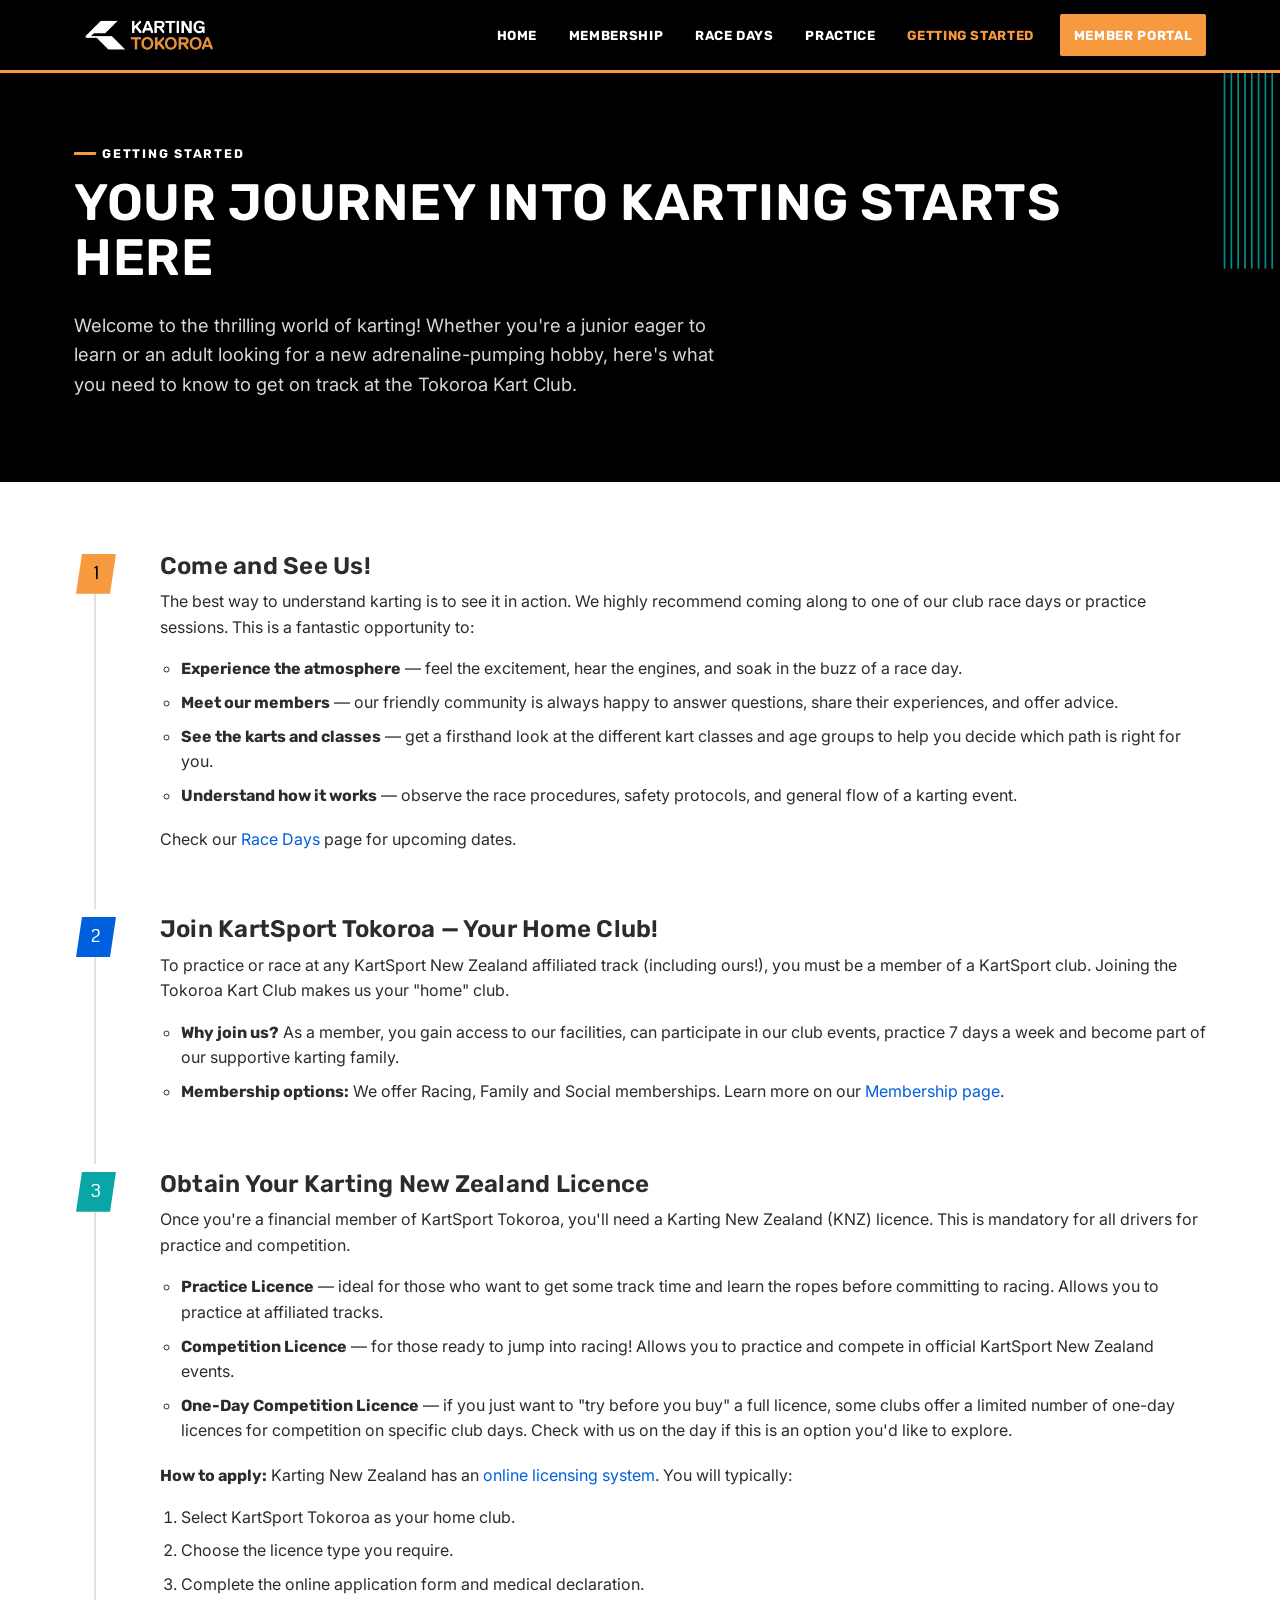
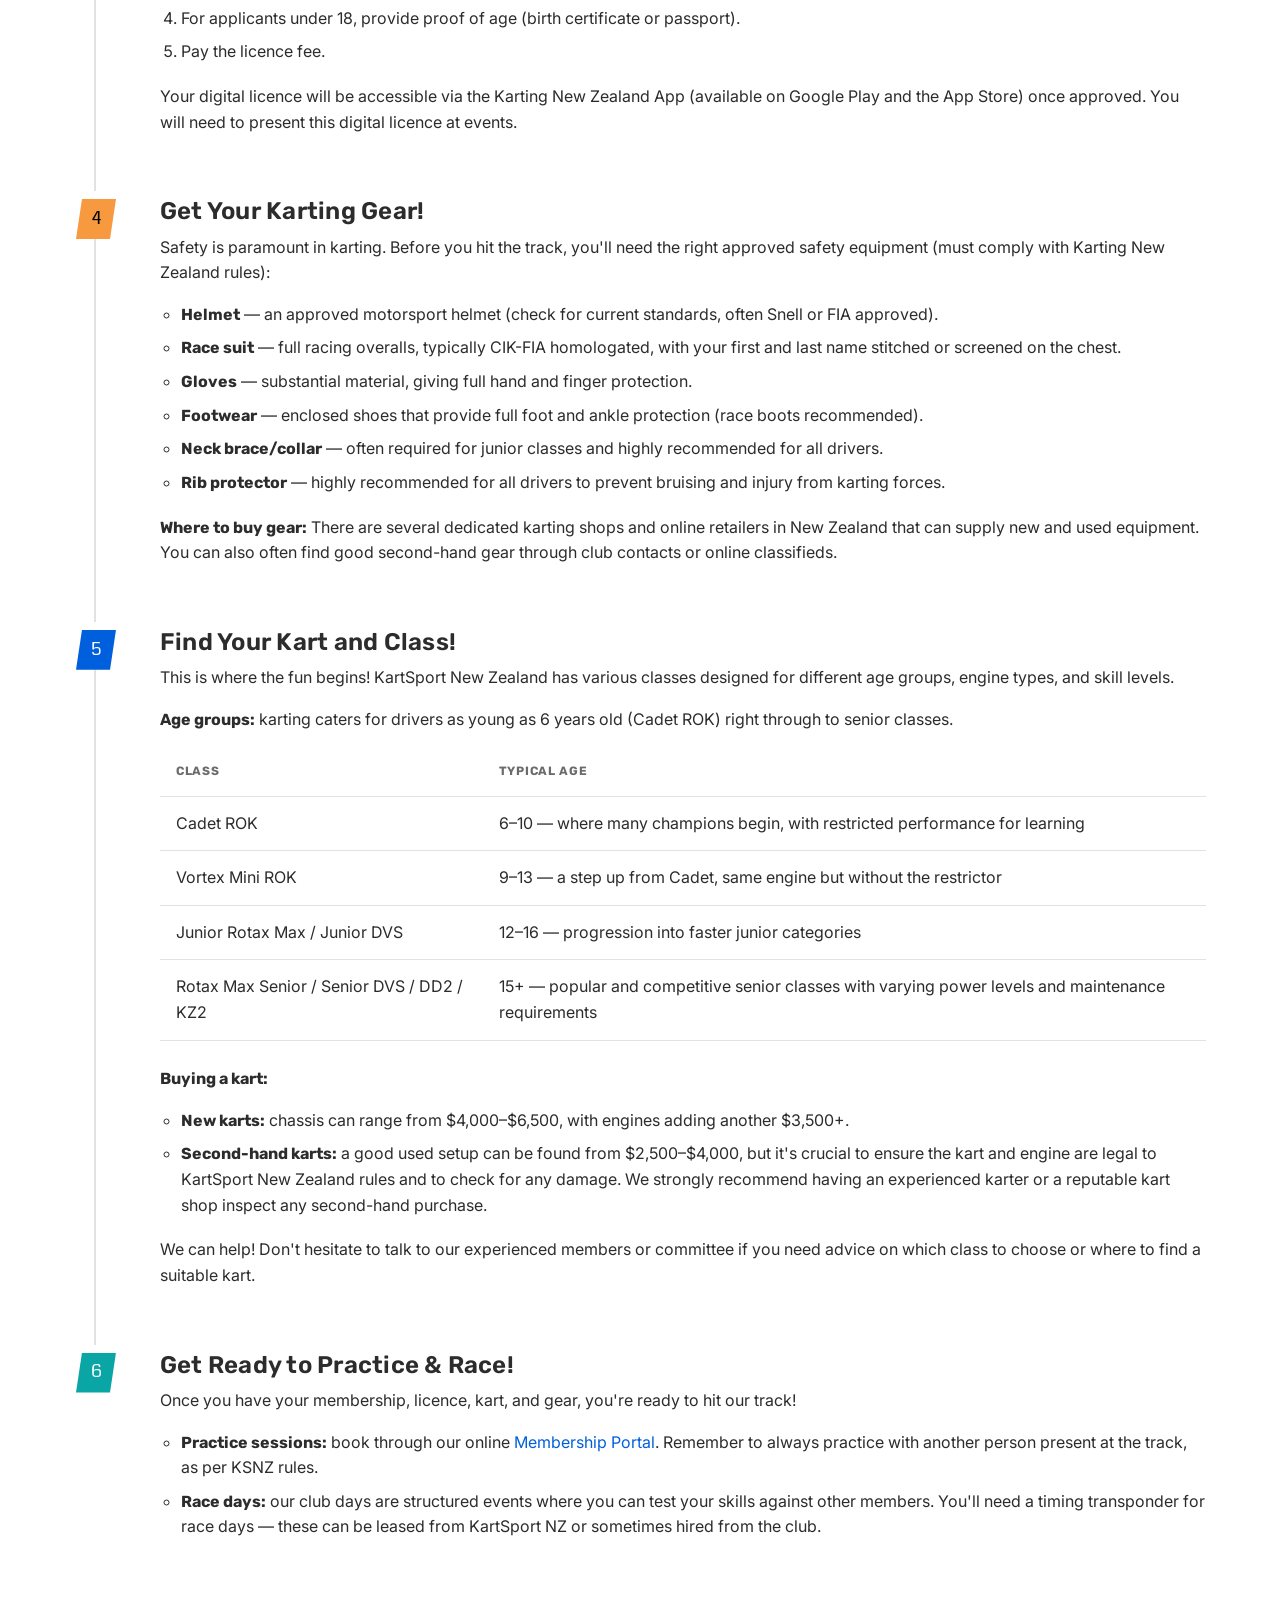
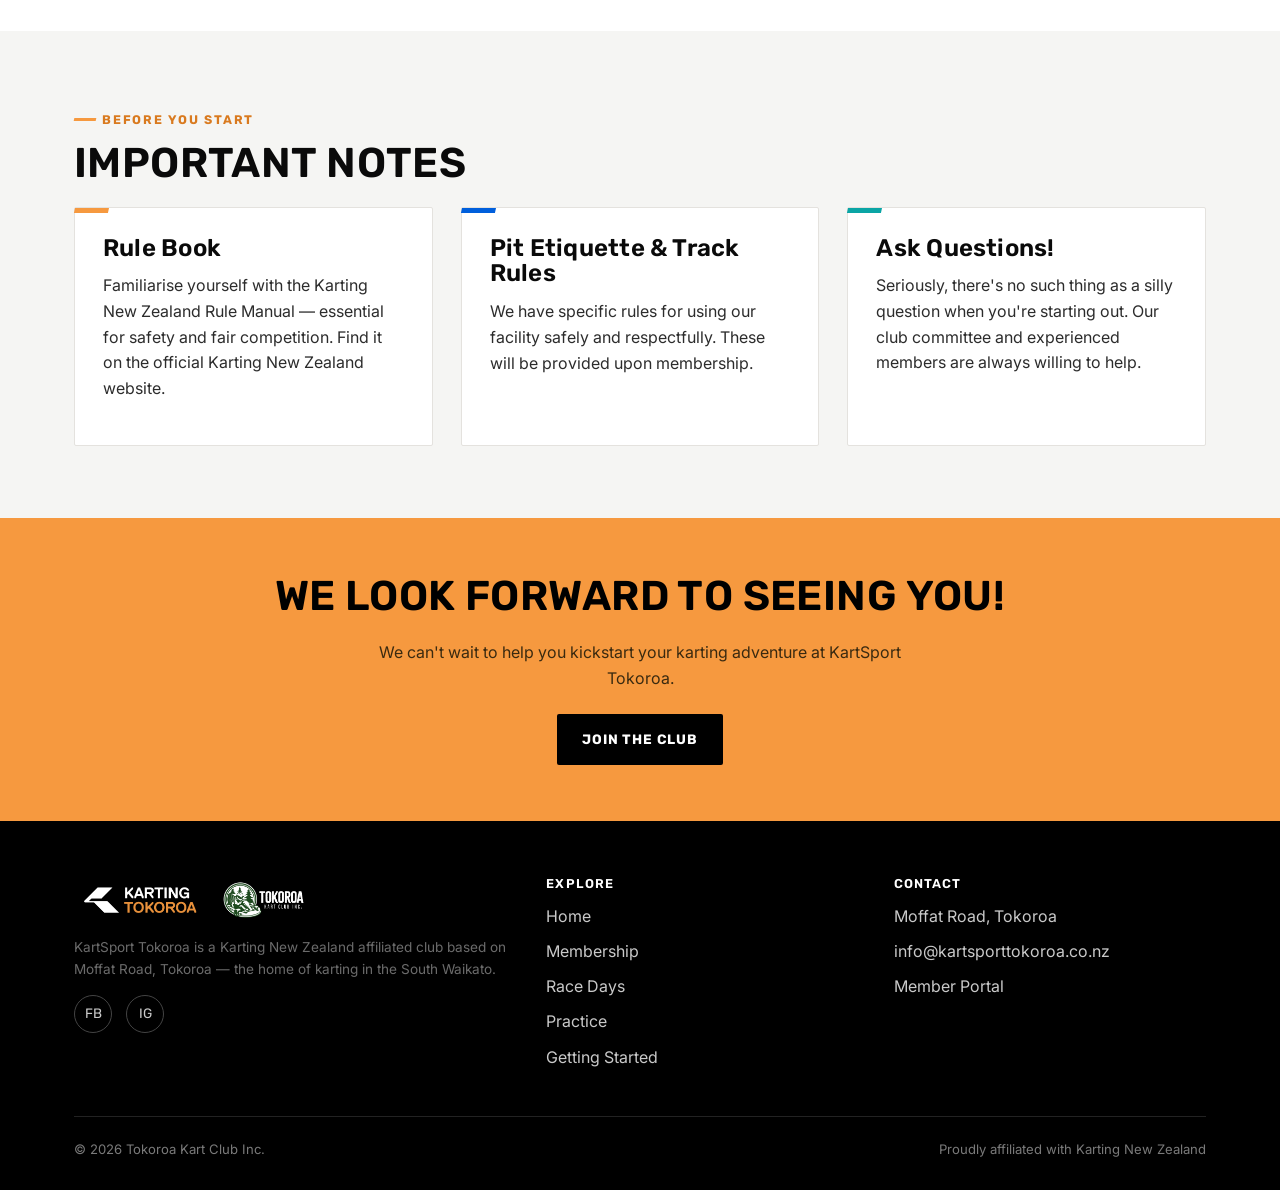
==== getting-started.html @ d1547667 "Add files via upload" ====
<!DOCTYPE html>
<html lang="en">
<head>
<meta charset="UTF-8">
<meta name="viewport" content="width=device-width, initial-scale=1.0">
<title>Getting Started | Tokoroa Kart Club</title>
<meta name="description" content="New to karting? Here's how to get started at the Tokoroa Kart Club — from your first visit through to licensing, gear, kart classes and your first race.">
<link rel="icon" type="image/png" sizes="32x32" href="assets/logo/favicon-32.png">
<link rel="icon" type="image/png" sizes="16x16" href="assets/logo/favicon-16.png">
<link rel="apple-touch-icon" href="assets/logo/apple-touch-icon.png">
<link rel="preconnect" href="https://fonts.googleapis.com">
<link rel="preconnect" href="https://fonts.gstatic.com" crossorigin>
<link href="https://fonts.googleapis.com/css2?family=Coda:wght@400;800&family=Rubik:wght@500;600;700;800&family=Inter:wght@400;500;600&display=swap" rel="stylesheet">
<link rel="stylesheet" href="css/style.css">
</head>
<body>

<header class="site-header">
  <div class="wrap">
    <a href="index.html" class="brand-logo"><img src="assets/logo/logo-white-colour.png" alt="Tokoroa Kart Club logo"></a>
    <button class="nav-toggle" aria-label="Toggle menu" aria-expanded="false"><span></span></button>
    <nav class="main-nav">
      <a href="index.html">Home</a>
      <a href="membership.html">Membership</a>
      <a href="race-days.html">Race Days</a>
      <a href="practice.html">Practice</a>
      <a href="getting-started.html" class="is-active">Getting Started</a>
      <a href="https://members.kartsporttokoroa.co.nz/" class="btn btn-primary nav-cta" target="_blank" rel="noopener">Member Portal</a>
    </nav>
  </div>
</header>

<main>

  <section class="hero-sub">
    <div class="lines-graphic aqua lines-hero-sub" aria-hidden="true">
      <svg viewBox="-5 -5 250 270" fill="none" stroke="currentColor" stroke-width="2">
        <path d="M0 0 L0 260"/>
        <path d="M8 0 L8 260"/>
        <path d="M16 0 L16 260"/>
        <path d="M24 0 L24 260"/>
        <path d="M32 0 L32 260"/>
        <path d="M40 0 L40 260"/>
        <path d="M48 0 L48 260"/>
        <path d="M56 0 L56 260"/>
      </svg>
    </div>
    <div class="wrap">
      <p class="eyebrow">Getting Started</p>
      <h1>Your Journey Into Karting Starts Here</h1>
      <p class="lead">Welcome to the thrilling world of karting! Whether you're a junior eager to learn or an adult looking for a new adrenaline-pumping hobby, here's what you need to know to get on track at the Tokoroa Kart Club.</p>
    </div>
  </section>

  <section>
    <div class="wrap">
      <ol class="steps">

        <li class="step">
          <h3>Come and See Us!</h3>
          <p>The best way to understand karting is to see it in action. We highly recommend coming along to one of our club race days or practice sessions. This is a fantastic opportunity to:</p>
          <ul>
            <li><strong>Experience the atmosphere</strong> — feel the excitement, hear the engines, and soak in the buzz of a race day.</li>
            <li><strong>Meet our members</strong> — our friendly community is always happy to answer questions, share their experiences, and offer advice.</li>
            <li><strong>See the karts and classes</strong> — get a firsthand look at the different kart classes and age groups to help you decide which path is right for you.</li>
            <li><strong>Understand how it works</strong> — observe the race procedures, safety protocols, and general flow of a karting event.</li>
          </ul>
          <p>Check our <a href="race-days.html">Race Days</a> page for upcoming dates.</p>
        </li>

        <li class="step">
          <h3>Join KartSport Tokoroa &mdash; Your Home Club!</h3>
          <p>To practice or race at any KartSport New Zealand affiliated track (including ours!), you must be a member of a KartSport club. Joining the Tokoroa Kart Club makes us your "home" club.</p>
          <ul>
            <li><strong>Why join us?</strong> As a member, you gain access to our facilities, can participate in our club events, practice 7 days a week and become part of our supportive karting family.</li>
            <li><strong>Membership options:</strong> We offer Racing, Family and Social memberships. Learn more on our <a href="membership.html">Membership page</a>.</li>
          </ul>
        </li>

        <li class="step">
          <h3>Obtain Your Karting New Zealand Licence</h3>
          <p>Once you're a financial member of KartSport Tokoroa, you'll need a Karting New Zealand (KNZ) licence. This is mandatory for all drivers for practice and competition.</p>
          <ul>
            <li><strong>Practice Licence</strong> — ideal for those who want to get some track time and learn the ropes before committing to racing. Allows you to practice at affiliated tracks.</li>
            <li><strong>Competition Licence</strong> — for those ready to jump into racing! Allows you to practice and compete in official KartSport New Zealand events.</li>
            <li><strong>One-Day Competition Licence</strong> — if you just want to "try before you buy" a full licence, some clubs offer a limited number of one-day licences for competition on specific club days. Check with us on the day if this is an option you'd like to explore.</li>
          </ul>
          <p><strong>How to apply:</strong> Karting New Zealand has an <a href="https://www.sporty.co.nz/viewform/365367" target="_blank" rel="noopener">online licensing system</a>. You will typically:</p>
          <ol>
            <li>Select KartSport Tokoroa as your home club.</li>
            <li>Choose the licence type you require.</li>
            <li>Complete the online application form and medical declaration.</li>
            <li>For applicants under 18, provide proof of age (birth certificate or passport).</li>
            <li>Pay the licence fee.</li>
          </ol>
          <p>Your digital licence will be accessible via the Karting New Zealand App (available on Google Play and the App Store) once approved. You will need to present this digital licence at events.</p>
        </li>

        <li class="step">
          <h3>Get Your Karting Gear!</h3>
          <p>Safety is paramount in karting. Before you hit the track, you'll need the right approved safety equipment (must comply with Karting New Zealand rules):</p>
          <ul>
            <li><strong>Helmet</strong> — an approved motorsport helmet (check for current standards, often Snell or FIA approved).</li>
            <li><strong>Race suit</strong> — full racing overalls, typically CIK-FIA homologated, with your first and last name stitched or screened on the chest.</li>
            <li><strong>Gloves</strong> — substantial material, giving full hand and finger protection.</li>
            <li><strong>Footwear</strong> — enclosed shoes that provide full foot and ankle protection (race boots recommended).</li>
            <li><strong>Neck brace/collar</strong> — often required for junior classes and highly recommended for all drivers.</li>
            <li><strong>Rib protector</strong> — highly recommended for all drivers to prevent bruising and injury from karting forces.</li>
          </ul>
          <p><strong>Where to buy gear:</strong> There are several dedicated karting shops and online retailers in New Zealand that can supply new and used equipment. You can also often find good second-hand gear through club contacts or online classifieds.</p>
        </li>

        <li class="step">
          <h3>Find Your Kart and Class!</h3>
          <p>This is where the fun begins! KartSport New Zealand has various classes designed for different age groups, engine types, and skill levels.</p>
          <p><strong>Age groups:</strong> karting caters for drivers as young as 6 years old (Cadet ROK) right through to senior classes.</p>
          <table>
            <thead><tr><th>Class</th><th>Typical Age</th></tr></thead>
            <tbody>
              <tr><td>Cadet ROK</td><td>6&ndash;10 &mdash; where many champions begin, with restricted performance for learning</td></tr>
              <tr><td>Vortex Mini ROK</td><td>9&ndash;13 &mdash; a step up from Cadet, same engine but without the restrictor</td></tr>
              <tr><td>Junior Rotax Max / Junior DVS</td><td>12&ndash;16 &mdash; progression into faster junior categories</td></tr>
              <tr><td>Rotax Max Senior / Senior DVS / DD2 / KZ2</td><td>15+ &mdash; popular and competitive senior classes with varying power levels and maintenance requirements</td></tr>
            </tbody>
          </table>
          <p><strong>Buying a kart:</strong></p>
          <ul>
            <li><strong>New karts:</strong> chassis can range from $4,000&ndash;$6,500, with engines adding another $3,500+.</li>
            <li><strong>Second-hand karts:</strong> a good used setup can be found from $2,500&ndash;$4,000, but it's crucial to ensure the kart and engine are legal to KartSport New Zealand rules and to check for any damage. We strongly recommend having an experienced karter or a reputable kart shop inspect any second-hand purchase.</li>
          </ul>
          <p>We can help! Don't hesitate to talk to our experienced members or committee if you need advice on which class to choose or where to find a suitable kart.</p>
        </li>

        <li class="step">
          <h3>Get Ready to Practice &amp; Race!</h3>
          <p>Once you have your membership, licence, kart, and gear, you're ready to hit our track!</p>
          <ul>
            <li><strong>Practice sessions:</strong> book through our online <a href="https://members.kartsporttokoroa.co.nz/" target="_blank" rel="noopener">Membership Portal</a>. Remember to always practice with another person present at the track, as per KSNZ rules.</li>
            <li><strong>Race days:</strong> our club days are structured events where you can test your skills against other members. You'll need a timing transponder for race days — these can be leased from KartSport NZ or sometimes hired from the club.</li>
          </ul>
        </li>

      </ol>
    </div>
  </section>

  <section class="section-alt">
    <div class="wrap">
      <p class="eyebrow">Before You Start</p>
      <h2>Important Notes</h2>
      <div class="grid grid-3">
        <div class="card">
          <h3>Rule Book</h3>
          <p>Familiarise yourself with the Karting New Zealand Rule Manual — essential for safety and fair competition. Find it on the official Karting New Zealand website.</p>
        </div>
        <div class="card">
          <h3>Pit Etiquette &amp; Track Rules</h3>
          <p>We have specific rules for using our facility safely and respectfully. These will be provided upon membership.</p>
        </div>
        <div class="card">
          <h3>Ask Questions!</h3>
          <p>Seriously, there's no such thing as a silly question when you're starting out. Our club committee and experienced members are always willing to help.</p>
        </div>
      </div>
    </div>
  </section>

  <section class="cta-band">
    <div class="wrap">
      <h2>We Look Forward to Seeing You!</h2>
      <p>We can't wait to help you kickstart your karting adventure at KartSport Tokoroa.</p>
      <a href="membership.html" class="btn btn-dark">Join the Club</a>
    </div>
  </section>

</main>

<footer class="site-footer">
  <div class="wrap">
    <div class="footer-grid">
      <div>
        <a href="index.html" class="brand-logo">
          <img src="assets/logo/logo-white-colour.png" alt="Tokoroa Kart Club logo">
          <img src="assets/logo/tokoroa-kart-club-inc-logo.png" alt="Tokoroa Kart Club Inc. crest logo" class="club-inc-logo">
        </a>
        <p class="small">KartSport Tokoroa is a Karting New Zealand affiliated club based on Moffat Road, Tokoroa — the home of karting in the South Waikato.</p>
        <div class="social-row">
          <a href="https://www.facebook.com/profile.php?id=100057629170477" target="_blank" rel="noopener" aria-label="Facebook">FB</a>
          <a href="https://instagram.com/kartsporttokoroa" target="_blank" rel="noopener" aria-label="Instagram">IG</a>
        </div>
      </div>
      <div>
        <h4>Explore</h4>
        <ul class="footer-links">
          <li><a href="index.html">Home</a></li>
          <li><a href="membership.html">Membership</a></li>
          <li><a href="race-days.html">Race Days</a></li>
          <li><a href="practice.html">Practice</a></li>
          <li><a href="getting-started.html">Getting Started</a></li>
        </ul>
      </div>
      <div>
        <h4>Contact</h4>
        <ul class="footer-links">
          <li>Moffat Road, Tokoroa</li>
          <li><a href="mailto:info@kartsporttokoroa.co.nz">info@kartsporttokoroa.co.nz</a></li>
          <li><a href="https://members.kartsporttokoroa.co.nz/" target="_blank" rel="noopener">Member Portal</a></li>
        </ul>
      </div>
    </div>
    <div class="footer-bottom">
      <span>&copy; <span id="year">2026</span> Tokoroa Kart Club Inc.</span>
      <span>Proudly affiliated with Karting New Zealand</span>
    </div>
  </div>
</footer>

<script src="js/main.js"></script>
</body>
</html>
---- css/style.css ----
/* ==========================================================================
   Tokoroa Kart Club — Design System
   Built on the Karting New Zealand brand guidelines (v1.0, June 2026)
   Typefaces: Coda (display, replacing Coanda) / Rubik (bold, replacing
   Replica Pro Bold) / Inter (body & light weights, replacing Replica Pro)
   Colours: Black / White / Cobalt Blue / Aqua (KNZ brand) + club Orange
   ========================================================================== */

:root{
  --c-black:#0a0a0a;
  --c-black-true:#000000;
  --c-white:#ffffff;
  --c-off-white:#f5f5f3;
  --c-cobalt:#005fdc;
  --c-aqua:#00ffff;
  --c-orange:#f6993f;
  --c-orange-dark:#d97a1f;
  --c-grey:#6b6b6b;
  --c-grey-line:#e4e2de;

  --font-display:'Coda', 'Rubik', sans-serif;   /* Headlines — replaces Coanda */
  --font-bold:'Rubik', sans-serif;               /* Bold copy / UI — replaces Replica Pro Bold */
  --font-body:'Inter', sans-serif;               /* Body / light copy — replaces Replica Pro Light/Regular */

  --container-max:1180px;
  --skew-angle:-12deg;
  --radius:2px;
}

*{ box-sizing:border-box; }
html{ scroll-behavior:smooth; }
body{
  margin:0;
  font-family:var(--font-body);
  font-weight:400;
  color:var(--c-black);
  background:var(--c-white);
  line-height:1.6;
  -webkit-font-smoothing:antialiased;
}

h1,h2,h3,h4{
  font-family:'Rubik', sans-serif;
  font-weight:600;
  line-height:1.08;
  margin:0 0 .5em;
  letter-spacing:.01em;
  text-transform:uppercase;
}
h1{ font-size:clamp(2.4rem, 5.5vw, 4.2rem); }
h2{ font-size:clamp(1.7rem, 3.4vw, 2.6rem); }
h3{ font-size:clamp(1.2rem, 2vw, 1.5rem); text-transform:none; }
h4{ font-size:1.05rem; text-transform:none; letter-spacing:0; }

p{ margin:0 0 1em; color:#2c2c2c; }
a{ color:var(--c-cobalt); text-decoration:none; }
a:hover{ text-decoration:underline; }

strong, b{ font-family:var(--font-bold); font-weight:700; }

ul, ol{ padding-left:1.3em; margin:0 0 1.2em; }
li{ margin-bottom:.5em; color:#2c2c2c; }

img{ max-width:100%; display:block; }

.wrap{
  max-width:var(--container-max);
  margin:0 auto;
  padding:0 24px;
}

.eyebrow{
  font-family:var(--font-bold);
  font-weight:700;
  text-transform:uppercase;
  letter-spacing:.14em;
  font-size:.78rem;
  color:var(--c-orange-dark);
  display:inline-flex;
  align-items:center;
  gap:.5em;
  margin-bottom:.9em;
}
.eyebrow::before{
  content:'';
  width:22px; height:3px;
  background:var(--c-orange);
  display:inline-block;
  transform:skewX(var(--skew-angle));
}
.eyebrow.cobalt{ color:var(--c-cobalt); }
.eyebrow.cobalt::before{ background:var(--c-cobalt); }
.eyebrow.aqua{ color:#0aa5a5; } /* darkened aqua for AA contrast on white */
.eyebrow.aqua::before{ background:var(--c-aqua); }
.section-dark .eyebrow.aqua{ color:var(--c-aqua); }

/* ---------- Buttons ---------- */
.btn{
  display:inline-flex;
  align-items:center;
  gap:.5em;
  font-family:var(--font-bold);
  font-weight:700;
  text-transform:uppercase;
  letter-spacing:.06em;
  font-size:.85rem;
  padding:.95em 1.7em;
  border:2px solid transparent;
  border-radius:var(--radius);
  cursor:pointer;
  transition:transform .15s ease, background .15s ease, color .15s ease, border-color .15s ease;
  text-decoration:none;
  white-space:nowrap;
}
.btn:hover{ text-decoration:none; transform:translateY(-2px); }
.btn-primary{ background:var(--c-orange); color:var(--c-black-true); }
.btn-primary:hover{ background:var(--c-orange-dark); color:var(--c-white); }
.btn-dark{ background:var(--c-black-true); color:var(--c-white); }
.btn-dark:hover{ background:var(--c-orange); color:var(--c-black-true); }
.btn-outline{ background:transparent; color:var(--c-white); border-color:var(--c-white); }
.btn-outline:hover{ background:var(--c-white); color:var(--c-black-true); }
.btn-outline-dark{ background:transparent; color:var(--c-black-true); border-color:var(--c-black-true); }
.btn-outline-dark:hover{ background:var(--c-black-true); color:var(--c-white); }

/* ---------- Header / Nav ---------- */
.site-header{
  position:sticky; top:0; z-index:100;
  background:var(--c-black-true);
  border-bottom:3px solid var(--c-orange);
}
.site-header .wrap{
  display:flex;
  align-items:center;
  justify-content:space-between;
  padding-top:14px;
  padding-bottom:14px;
}
.brand-logo img{ height:34px; width:auto; }
.brand-logo{ display:flex; align-items:center; }

.main-nav{ display:flex; align-items:center; gap:8px; }
.main-nav a{
  font-family:var(--font-bold);
  font-weight:700;
  text-transform:uppercase;
  letter-spacing:.05em;
  font-size:.82rem;
  color:var(--c-white);
  padding:.65em .9em;
  border-radius:var(--radius);
  transition:color .15s ease, background .15s ease;
}
.main-nav a:hover{ color:var(--c-black-true); background:var(--c-orange); text-decoration:none; }
.main-nav a.is-active{ color:var(--c-orange); }
.main-nav a.is-active:hover{ color:var(--c-black-true); }

.nav-cta{ margin-left:6px; }

.nav-toggle{
  display:none;
  background:none; border:2px solid var(--c-white); border-radius:var(--radius);
  width:42px; height:38px; cursor:pointer; position:relative;
}
.nav-toggle span, .nav-toggle span::before, .nav-toggle span::after{
  content:''; position:absolute; left:9px; right:9px; height:2px; background:var(--c-white);
}
.nav-toggle span{ top:50%; transform:translateY(-1px); }
.nav-toggle span::before{ top:-8px; }
.nav-toggle span::after{ top:8px; }

@media (max-width:860px){
  .nav-toggle{ display:inline-block; }
  .main-nav{
    position:absolute; top:100%; left:0; right:0;
    background:var(--c-black-true);
    flex-direction:column; align-items:stretch;
    padding:10px 24px 20px;
    border-bottom:3px solid var(--c-orange);
    display:none;
  }
  .main-nav.is-open{ display:flex; }
  .main-nav a{ padding:.9em .2em; border-bottom:1px solid rgba(255,255,255,.1); }
  .nav-cta{ margin-left:0; margin-top:10px; }
  .site-header{ position:relative; }
}

/* ---------- Hero ---------- */
.hero{
  position:relative;
  background:var(--c-black-true);
  color:var(--c-white);
  overflow:hidden;
  padding:100px 0 90px;
}
.hero .wrap{ position:relative; z-index:1; max-width:800px; }
.hero p.lead{ color:#d8d8d8; font-size:1.15rem; max-width:640px; }
.hero-actions{ display:flex; gap:14px; flex-wrap:wrap; margin-top:1.6em; }

.hero-sub{ padding:64px 0; background:var(--c-black-true); color:var(--c-white); position:relative; overflow:hidden; }
.hero-sub h1{ font-size:clamp(2rem,4.4vw,3.2rem); color:var(--c-white); }
.hero-sub p{ color:var(--c-white); }
.hero-sub p.lead{ color:#d8d8d8; font-size:1.15rem; max-width:640px; }
.hero-sub .wrap{ position:relative; z-index:1; }

/* ---------- KNZ "Lines" graphic device ----------
   Nested parallel strokes that bend around a corner — derived from the
   wordmark geometry, evoking the racing line through a circuit. Colour is
   set via the wrapping element's `color` (SVG uses stroke="currentColor"),
   and orientation via transforms on .lines-graphic. Decorative only. */
.lines-graphic{
  position:absolute;
  pointer-events:none;
  z-index:0;
  line-height:0;
}
.lines-graphic svg{ display:block; width:100%; height:100%; overflow:visible; }
.lines-graphic.orange{ color:var(--c-orange); }
.lines-graphic.cobalt{ color:var(--c-cobalt); }
.lines-graphic.aqua{ color:var(--c-aqua); }

.lines-hero,
.lines-hero-sub{
  top:-30px; right:-20px;
  width:260px; height:230px;
  opacity:.55;
  transform:scaleX(-1);
}
@media (max-width:760px){
  .lines-hero,
  .lines-hero-sub{ width:170px; height:150px; opacity:.4; }
}

/* Lines graphic bridging an image container and a headline, per KNZ
   "Lines in use" application example. Sits on top of the boundary between
   the two grid items. */
.lines-bridge-wrap{ position:relative; }
.lines-bridge{
  width:150px; height:150px;
  opacity:.9;
}
.lines-bridge.pos-tl{ top:-10px; left:-10px; }
.lines-bridge.pos-tr{ top:-10px; right:-10px; transform:scaleX(-1); }
@media (max-width:760px){ .lines-bridge{ display:none; } }

/* ---------- Sections ---------- */
section{ padding:72px 0; }
.section-alt{ background:var(--c-off-white); }
.section-dark{ background:var(--c-black-true); color:var(--c-white); }
.section-dark p{ color:#d8d8d8; }
.section-dark h2, .section-dark h3{ color:var(--c-white); }

.grid{ display:grid; gap:28px; }
.grid-2{ grid-template-columns:repeat(2,1fr); }
.grid-3{ grid-template-columns:repeat(3,1fr); }
.grid-4{ grid-template-columns:repeat(4,1fr); }
@media (max-width:900px){ .grid-3,.grid-4{ grid-template-columns:repeat(2,1fr); } }
@media (max-width:600px){ .grid-2,.grid-3,.grid-4{ grid-template-columns:1fr; } }

.card{
  background:var(--c-white);
  border:1px solid var(--c-grey-line);
  border-radius:var(--radius);
  padding:28px;
  position:relative;
}
.card::before{
  content:'';
  position:absolute; top:0; left:0; width:34px; height:5px;
  background:var(--c-orange);
  transform:skewX(var(--skew-angle));
  transform-origin:left top;
}
.section-dark .card{ background:#151515; border-color:#2a2a2a; }

/* Rotate the KNZ secondary colours through repeating card grids so orange,
   cobalt and aqua all get airtime alongside the club colour. */
.grid .card:nth-of-type(3n+2)::before{ background:var(--c-cobalt); }
.grid .card:nth-of-type(3n+3)::before{ background:#0aa5a5; }
.section-dark .grid .card:nth-of-type(3n+3)::before{ background:var(--c-aqua); }

.card-list{ list-style:none; padding:0; margin:0; }
.card-list li{
  display:flex; gap:12px; align-items:flex-start;
  padding:14px 0;
  border-bottom:1px solid var(--c-grey-line);
}
.card-list li:last-child{ border-bottom:none; }
.card-list li::before{
  content:''; flex:0 0 auto; width:10px; height:10px; margin-top:.4em;
  background:var(--c-orange); transform:skewX(var(--skew-angle));
}
.card-list li:nth-of-type(3n+2)::before{ background:var(--c-cobalt); }
.card-list li:nth-of-type(3n+3)::before{ background:#0aa5a5; }

/* ---------- Image containers (KNZ "Image Containers" system) ---------- */
.img-box{
  position:relative;
  background:#151515;
  color:#8a8a8a;
  display:flex; align-items:center; justify-content:center;
  text-align:center;
  font-family:var(--font-bold); font-weight:700;
  text-transform:uppercase; letter-spacing:.06em; font-size:.85rem;
  min-height:220px;
  border:1px dashed #444;
  overflow:hidden;
}
.img-box span{ padding:0 10px; }
.img-box img{ width:100%; height:100%; object-fit:cover; position:absolute; inset:0; z-index:0; }
.img-box.has-photo{ border:none; }
.img-box.thin{ clip-path:polygon(6% 0, 100% 0, 94% 100%, 0 100%); min-height:180px; }
.img-box.medium{ clip-path:polygon(4% 0, 100% 0, 96% 100%, 0 100%); min-height:300px; }
.img-box.wide{ clip-path:polygon(2% 0, 100% 0, 98% 100%, 0 100%); min-height:380px; }

/* ---------- Stats strip ---------- */
.stats{ display:flex; flex-wrap:wrap; gap:0; border-top:1px solid var(--c-grey-line); border-bottom:1px solid var(--c-grey-line); }
.stats .stat{ flex:1 1 200px; padding:26px 10px; text-align:center; border-left:1px solid var(--c-grey-line); }
.stats .stat:first-child{ border-left:none; }
.stat .num{ font-family:var(--font-display); font-size:2.1rem; color:var(--c-orange-dark); display:block; }
.stat .label{ font-family:var(--font-bold); font-weight:700; text-transform:uppercase; font-size:.75rem; letter-spacing:.08em; color:var(--c-grey); }
.stat:nth-of-type(2) .num{ color:var(--c-cobalt); }
.stat:nth-of-type(3) .num{ color:#0aa5a5; }
.stat:nth-of-type(4) .num{ color:var(--c-orange-dark); }

/* ---------- Tables ---------- */
table{ width:100%; border-collapse:collapse; margin:1em 0 1.6em; }
th, td{ text-align:left; padding:14px 16px; border-bottom:1px solid var(--c-grey-line); }
th{ font-family:var(--font-bold); text-transform:uppercase; font-size:.75rem; letter-spacing:.06em; color:var(--c-grey); }
.section-dark th, .section-dark td{ border-bottom:1px solid #2a2a2a; }
.section-dark th{ color:#9a9a9a; }

.price{ font-family:var(--font-display); font-size:1.4rem; color:var(--c-orange-dark); }

/* ---------- Notice / callout ---------- */
.notice{
  border-left:4px solid var(--c-orange);
  background:#fff6ec;
  padding:18px 22px;
  margin:1.4em 0;
  border-radius:var(--radius);
}
.notice p:last-child{ margin-bottom:0; }
.notice.info{ border-left-color:var(--c-cobalt); background:#eef4ff; }
.notice.aqua{ border-left-color:#0aa5a5; background:#e9fbfb; }

/* ---------- Timeline (Getting Started steps) ---------- */
.steps{ list-style:none; margin:0; padding:0; counter-reset:step; }
.step{
  position:relative;
  padding:0 0 40px 64px;
  border-left:2px solid var(--c-grey-line);
  margin-left:20px;
}
.step:last-child{ border-left-color:transparent; padding-bottom:0; }
.step::before{
  counter-increment:step;
  content:counter(step);
  position:absolute; left:-20px; top:0;
  width:40px; height:40px;
  background:var(--c-orange);
  color:var(--c-black-true);
  font-family:var(--font-display);
  font-size:1.1rem;
  display:flex; align-items:center; justify-content:center;
  clip-path:polygon(15% 0, 100% 0, 85% 100%, 0 100%);
}
.step h3{ margin-bottom:.4em; }
.step:nth-of-type(3n+2)::before{ background:var(--c-cobalt); color:var(--c-white); }
.step:nth-of-type(3n+3)::before{ background:#0aa5a5; color:var(--c-white); }

/* ---------- Race day list ---------- */
.race-list{ list-style:none; padding:0; margin:0; }
.race-list li{
  display:flex; align-items:center; justify-content:space-between;
  padding:14px 18px;
  border-bottom:1px solid var(--c-grey-line);
  font-family:var(--font-bold); font-weight:700;
}
.race-list li.past{ color:#a8a8a8; text-decoration:line-through; }
.race-list li.next{ background:#fff6ec; border-left:4px solid var(--c-orange); padding-left:14px; }
.tag{
  font-family:var(--font-body); font-weight:600; text-transform:uppercase; font-size:.7rem;
  letter-spacing:.06em; background:var(--c-orange); color:var(--c-black-true);
  padding:.3em .7em; border-radius:2px;
}
.tag.cobalt{ background:var(--c-cobalt); color:var(--c-white); }
.tag.aqua{ background:var(--c-aqua); color:var(--c-black-true); }

.calendar-embed{
  border:2px dashed var(--c-grey-line);
  background:var(--c-off-white);
  padding:40px 24px;
  text-align:center;
  color:var(--c-grey);
  font-family:var(--font-bold);
  text-transform:uppercase;
  letter-spacing:.04em;
  font-size:.9rem;
  border-radius:var(--radius);
}
.calendar-embed code{
  display:block;
  margin-top:14px;
  background:var(--c-black-true);
  color:#9be29b;
  font-family:'SFMono-Regular', Menlo, Consolas, monospace;
  text-transform:none;
  letter-spacing:0;
  font-size:.78rem;
  padding:14px 16px;
  border-radius:var(--radius);
  text-align:left;
  overflow-x:auto;
}

/* ---------- CTA band ---------- */
.cta-band{
  background:var(--c-orange);
  color:var(--c-black-true);
  padding:56px 0;
  text-align:center;
}
.cta-band h2{ color:var(--c-black-true); }
.cta-band p{ color:#3a2a10; max-width:560px; margin:0 auto 1.4em; }

/* ---------- Footer ---------- */
.site-footer{ background:var(--c-black-true); color:#c9c9c9; padding:56px 0 30px; }
.footer-grid{ display:grid; grid-template-columns:1.4fr 1fr 1fr; gap:36px; margin-bottom:36px; }
@media (max-width:760px){ .footer-grid{ grid-template-columns:1fr; } }
.site-footer h4{ color:var(--c-white); font-family:var(--font-bold); text-transform:uppercase; font-size:.8rem; letter-spacing:.08em; margin-bottom:1em; }
.site-footer a{ color:#c9c9c9; }
.site-footer a:hover{ color:var(--c-orange); }
.site-footer .brand-logo{ align-items:center; gap:16px; margin-bottom:14px; }
.site-footer .brand-logo img{ height:30px; margin-bottom:0; }
.site-footer .brand-logo .club-inc-logo{ height:46px; }
.footer-links{ list-style:none; padding:0; margin:0; }
.footer-links li{ margin-bottom:.6em; color:#c9c9c9; }
.social-row{ display:flex; gap:14px; margin-top:14px; }
.social-row a{
  width:38px; height:38px; border:1px solid #444; border-radius:50%;
  display:flex; align-items:center; justify-content:center;
  font-family:var(--font-bold); font-size:.85rem;
}
.social-row a:hover{ border-color:var(--c-orange); color:var(--c-orange); }
.social-row a:nth-of-type(2):hover{ border-color:var(--c-aqua); color:var(--c-aqua); }
.footer-bottom{
  border-top:1px solid #222; padding-top:22px;
  display:flex; justify-content:space-between; flex-wrap:wrap; gap:10px;
  font-size:.82rem; color:#7a7a7a;
}

/* Utility */
.text-center{ text-align:center; }
.mt-0{ margin-top:0; }
.small{ font-size:.85rem; color:var(--c-grey); }
.divider-line{
  height:4px; width:70px; background:var(--c-orange);
  transform:skewX(var(--skew-angle));
  margin:0 auto 1.4em;
}
.divider-line.cobalt{ background:var(--c-cobalt); }
.divider-line.aqua{ background:var(--c-aqua); }
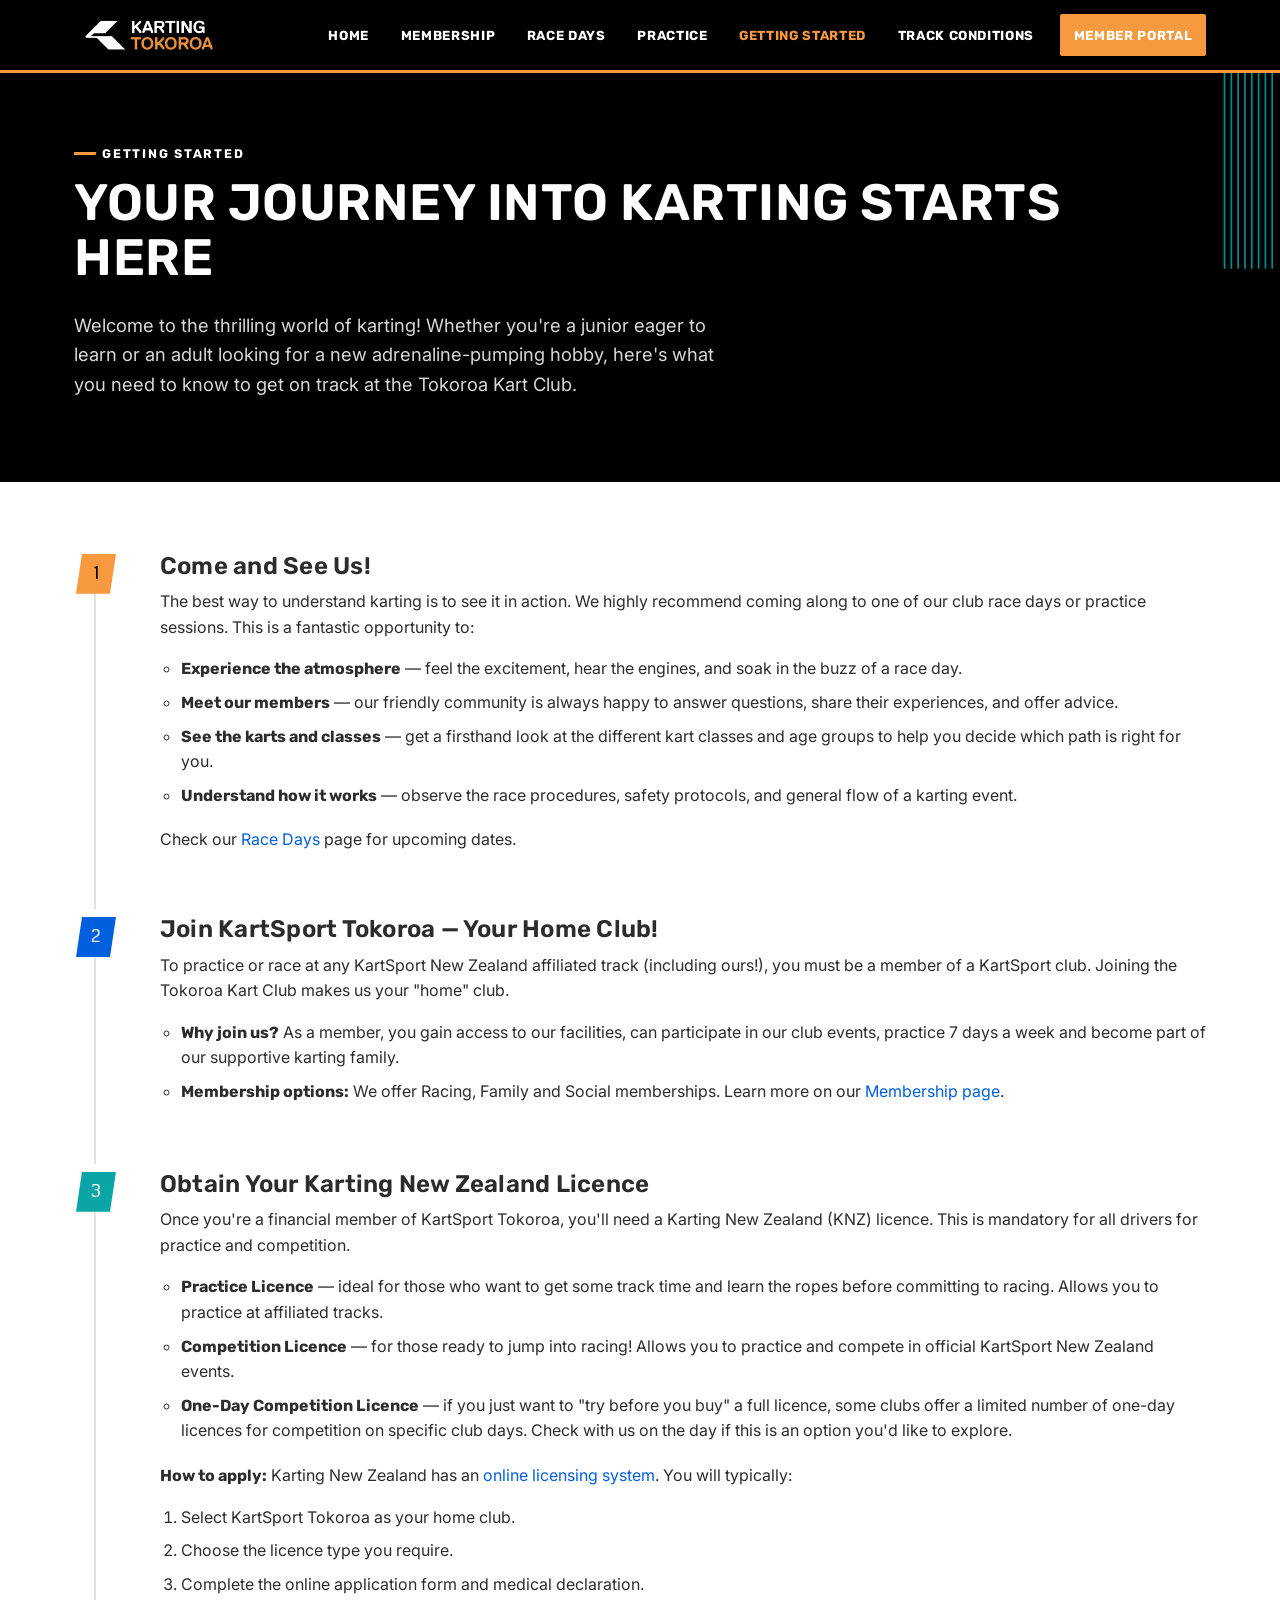
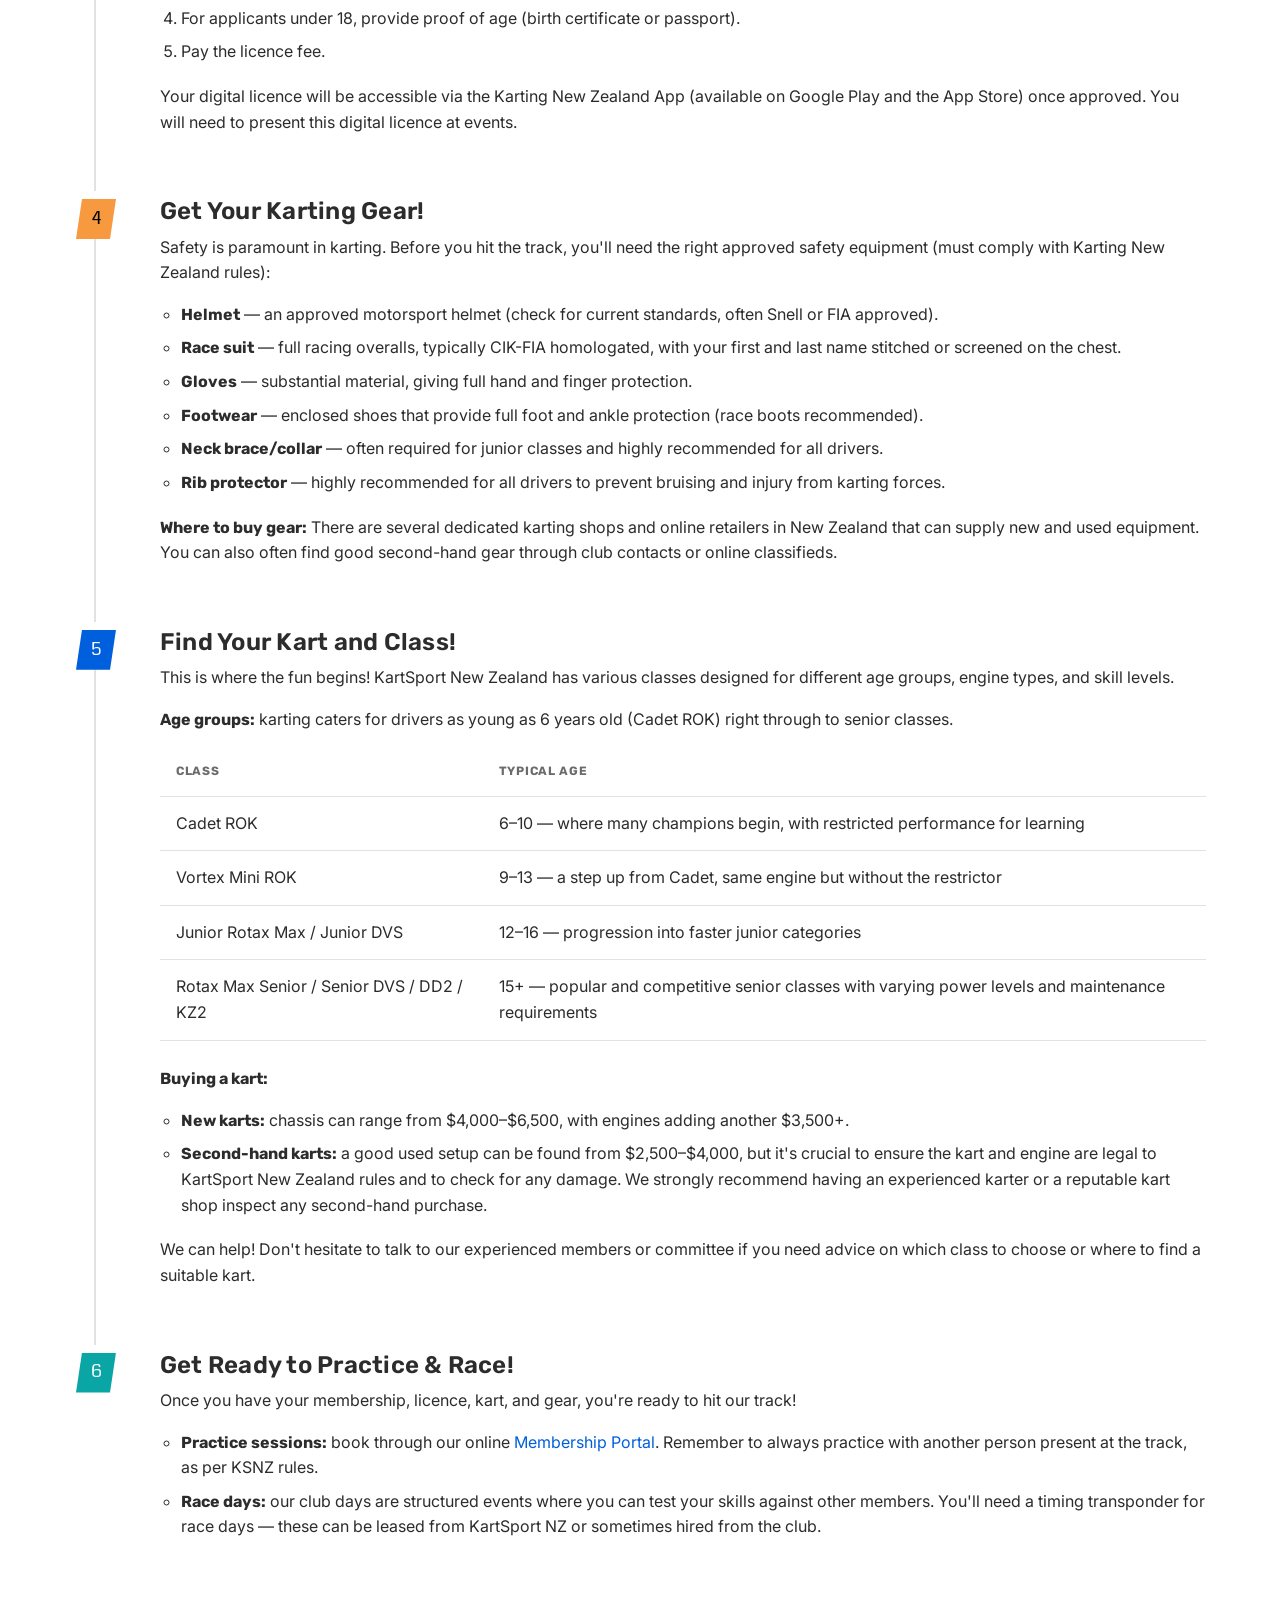
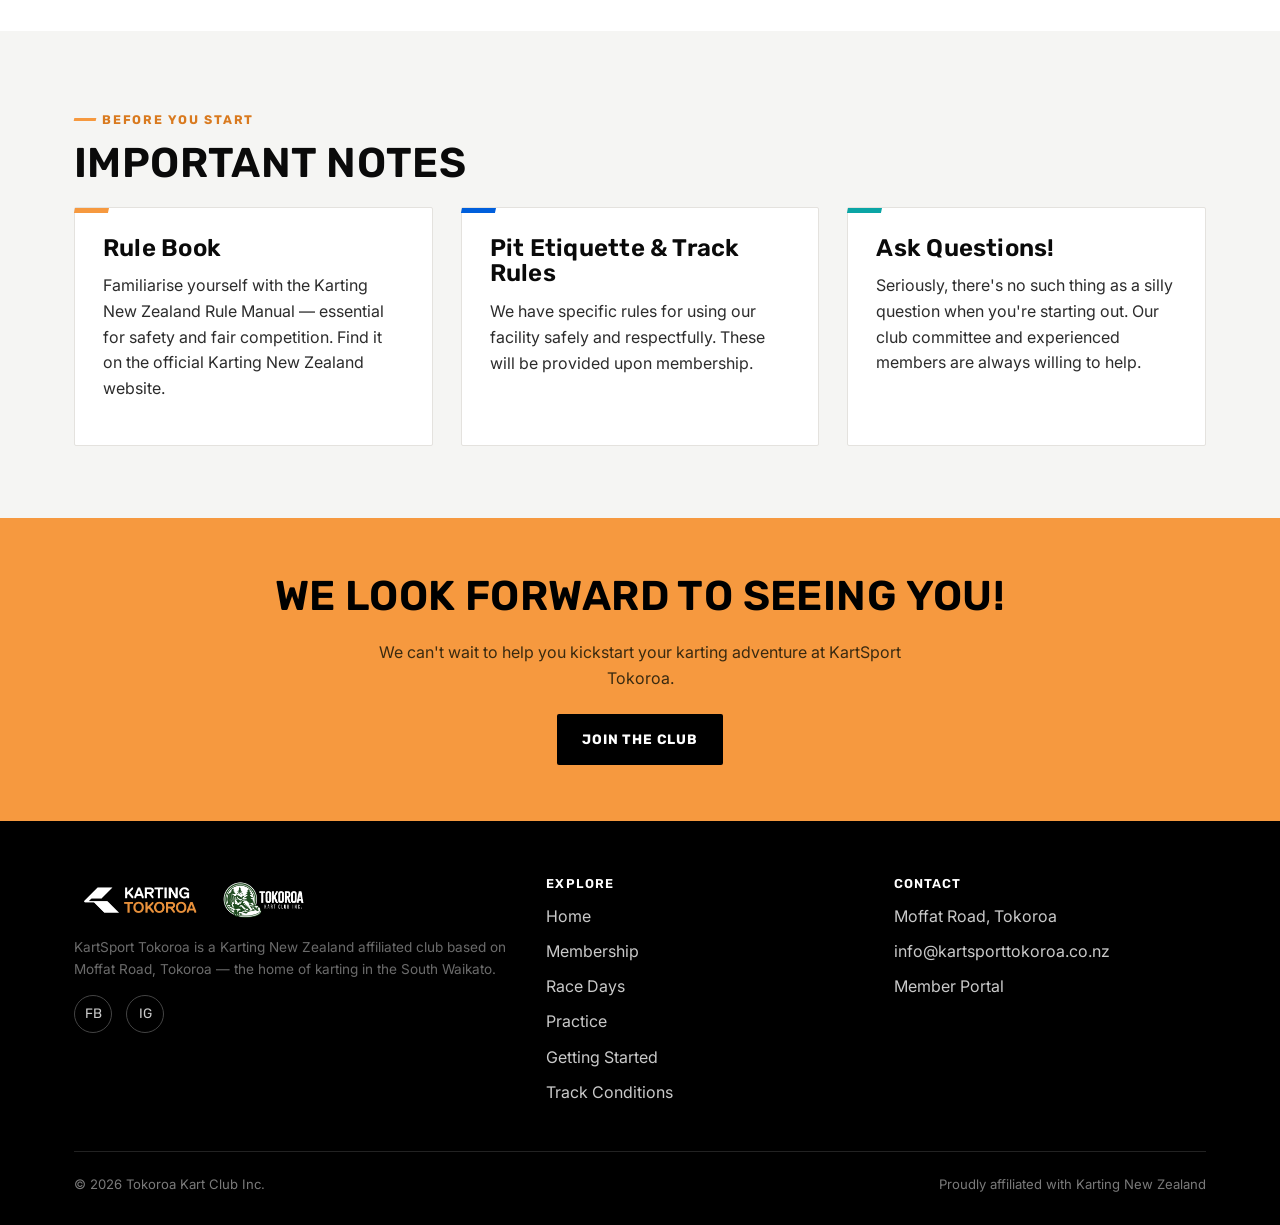
==== commit df81cef2: "Add files via upload" ====
--- a/getting-started.html
+++ b/getting-started.html
@@ -25,6 +25,7 @@
       <a href="race-days.html">Race Days</a>
       <a href="practice.html">Practice</a>
       <a href="getting-started.html" class="is-active">Getting Started</a>
+      <a href="track-conditions.html">Track Conditions</a>
       <a href="https://members.kartsporttokoroa.co.nz/" class="btn btn-primary nav-cta" target="_blank" rel="noopener">Member Portal</a>
     </nav>
   </div>
@@ -197,6 +198,7 @@
           <li><a href="race-days.html">Race Days</a></li>
           <li><a href="practice.html">Practice</a></li>
           <li><a href="getting-started.html">Getting Started</a></li>
+          <li><a href="track-conditions.html">Track Conditions</a></li>
         </ul>
       </div>
       <div>
--- a/css/style.css
+++ b/css/style.css
@@ -310,6 +310,21 @@
 .img-box.has-photo{ border:none; }
 .img-box.thin{ clip-path:polygon(6% 0, 100% 0, 94% 100%, 0 100%); min-height:180px; }
 .img-box.medium{ clip-path:polygon(4% 0, 100% 0, 96% 100%, 0 100%); min-height:300px; }
+
+/* Live webcam embed container — plain box (no clip-path) so the
+   third-party widget renders at its natural size without being cropped. */
+.webcam-box{
+  margin-top:1.6em;
+  background:#151515;
+  border:1px solid #2a2a2a;
+  border-radius:4px;
+  padding:16px;
+  min-height:420px;
+  display:flex;
+  align-items:center;
+  justify-content:center;
+}
+.webcam-box iframe, .webcam-box img{ max-width:100%; }
 .img-box.wide{ clip-path:polygon(2% 0, 100% 0, 98% 100%, 0 100%); min-height:380px; }
 
 /* ---------- Stats strip ---------- */
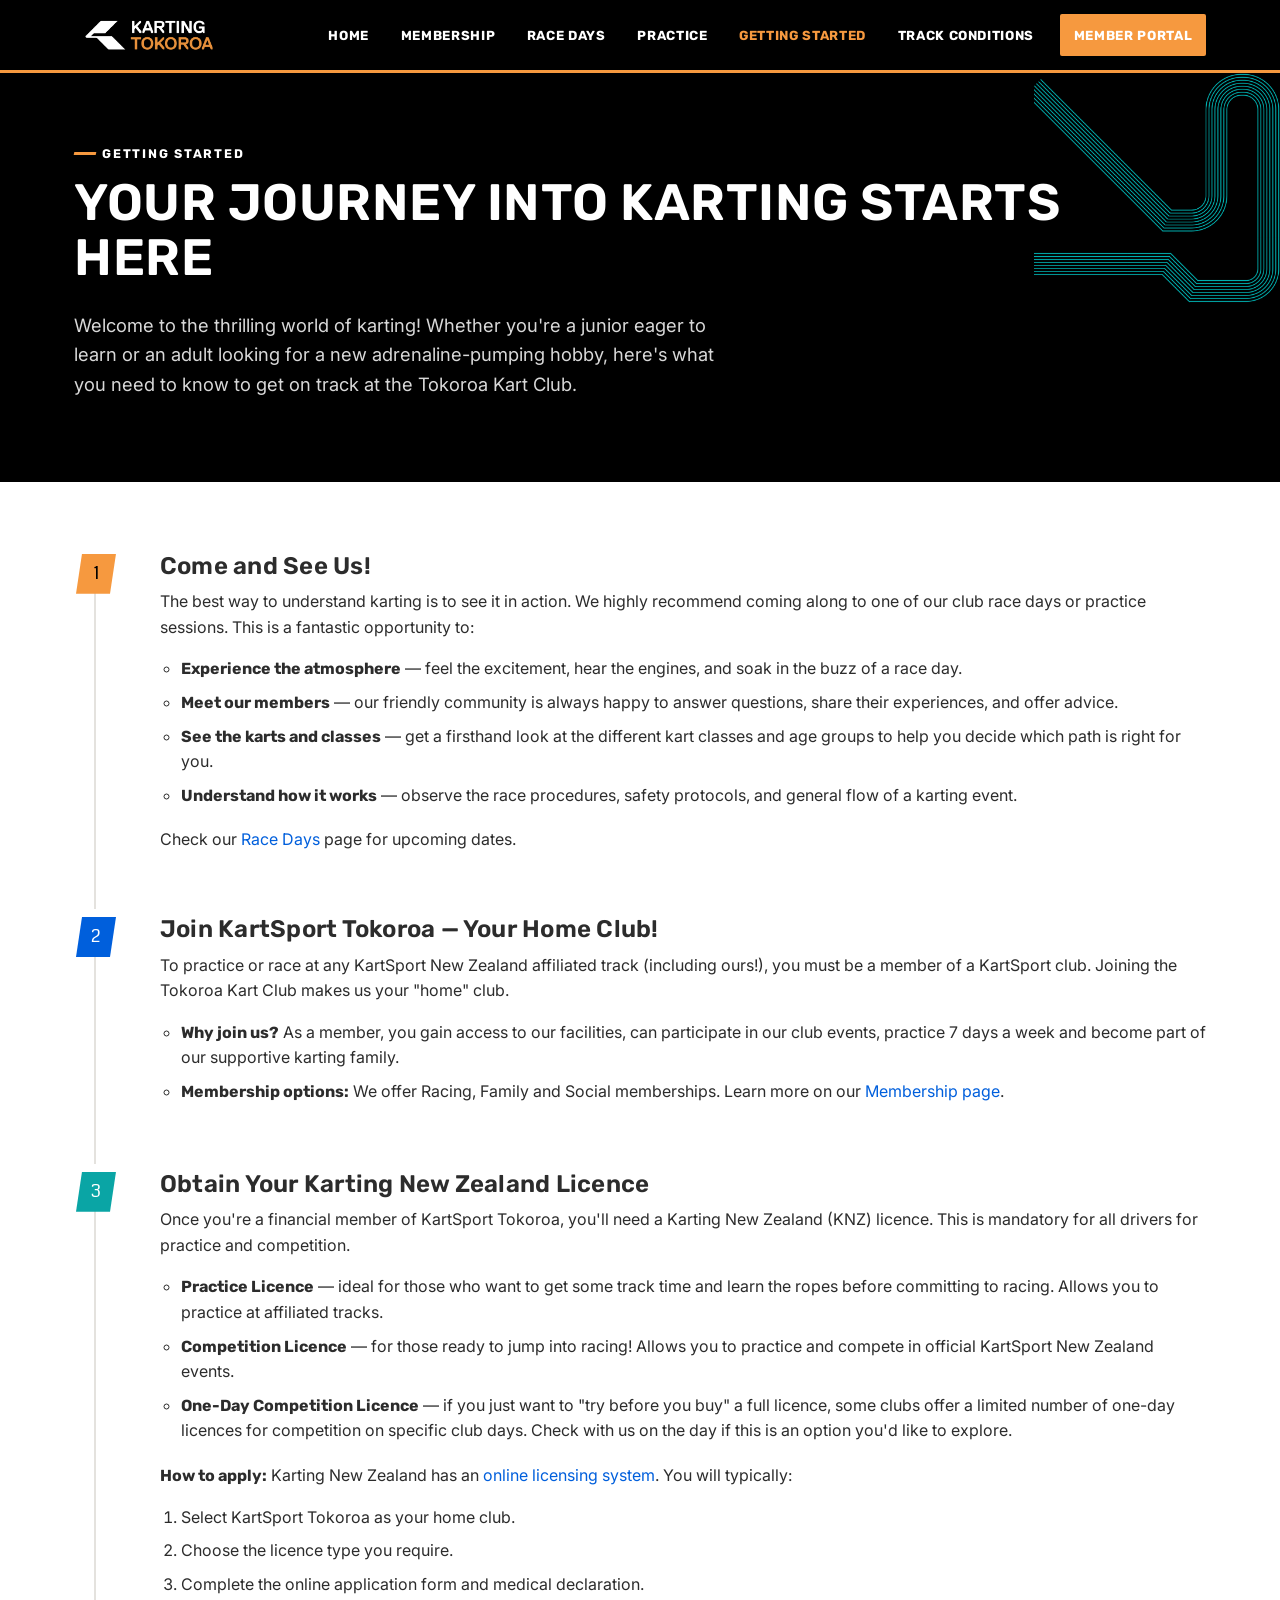
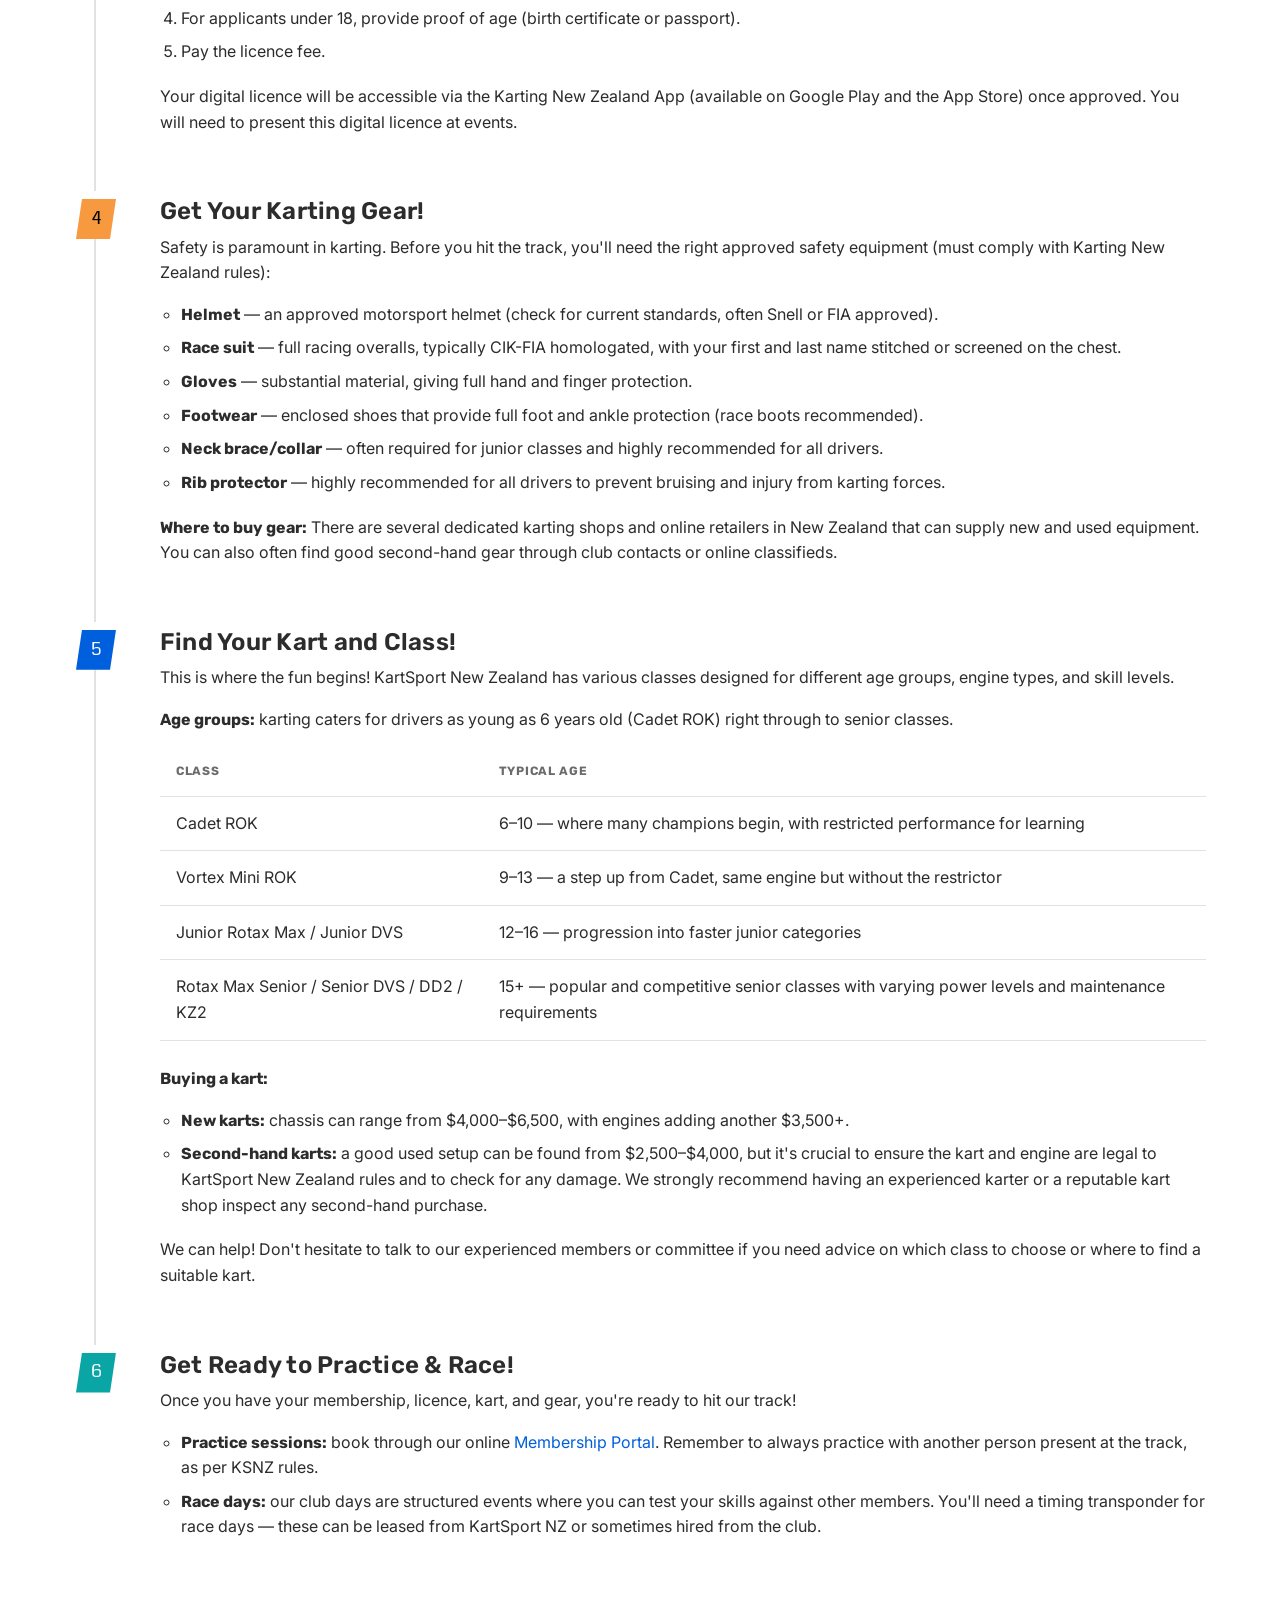
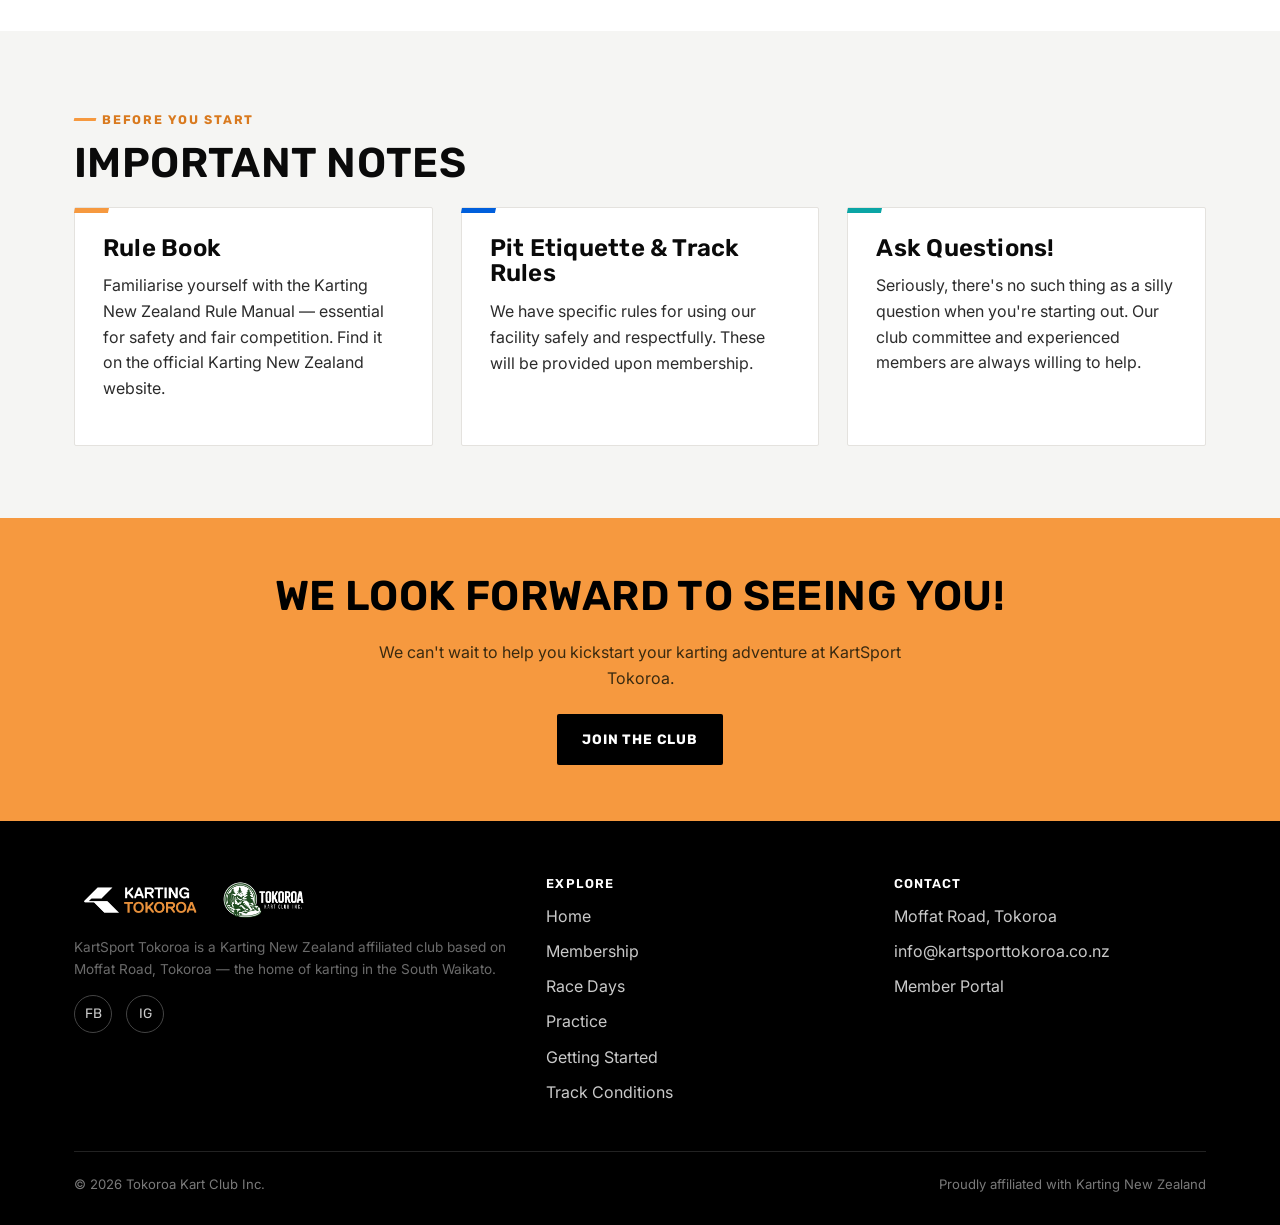
==== commit ae7d0871: "Add files via upload" ====
--- a/getting-started.html
+++ b/getting-started.html
@@ -35,16 +35,7 @@
 
   <section class="hero-sub">
     <div class="lines-graphic aqua lines-hero-sub" aria-hidden="true">
-      <svg viewBox="-5 -5 250 270" fill="none" stroke="currentColor" stroke-width="2">
-        <path d="M0 0 L0 260"/>
-        <path d="M8 0 L8 260"/>
-        <path d="M16 0 L16 260"/>
-        <path d="M24 0 L24 260"/>
-        <path d="M32 0 L32 260"/>
-        <path d="M40 0 L40 260"/>
-        <path d="M48 0 L48 260"/>
-        <path d="M56 0 L56 260"/>
-      </svg>
+      <img src="assets/graphics/knz-line-shape-4.png" alt="">
     </div>
     <div class="wrap">
       <p class="eyebrow">Getting Started</p>
--- a/css/style.css
+++ b/css/style.css
@@ -206,7 +206,11 @@
    Nested parallel strokes that bend around a corner — derived from the
    wordmark geometry, evoking the racing line through a circuit. Colour is
    set via the wrapping element's `color` (SVG uses stroke="currentColor"),
-   and orientation via transforms on .lines-graphic. Decorative only. */
+   and orientation via transforms on .lines-graphic. Decorative only.
+   The hero corner treatment uses KNZ's own supplied "Shape" artwork
+   (assets/graphics/knz-line-shape-*.png, pre-coloured aqua rasters)
+   rather than the hand-drawn straight-line SVG, so .lines-graphic img
+   sits alongside the older .lines-graphic svg rule below. */
 .lines-graphic{
   position:absolute;
   pointer-events:none;
@@ -214,20 +218,20 @@
   line-height:0;
 }
 .lines-graphic svg{ display:block; width:100%; height:100%; overflow:visible; }
+.lines-graphic img{ display:block; width:100%; height:100%; object-fit:contain; object-position:top right; }
 .lines-graphic.orange{ color:var(--c-orange); }
 .lines-graphic.cobalt{ color:var(--c-cobalt); }
 .lines-graphic.aqua{ color:var(--c-aqua); }
 
 .lines-hero,
 .lines-hero-sub{
-  top:-30px; right:-20px;
+  top:0; right:0;
   width:260px; height:230px;
-  opacity:.55;
-  transform:scaleX(-1);
+  opacity:.7;
 }
 @media (max-width:760px){
   .lines-hero,
-  .lines-hero-sub{ width:170px; height:150px; opacity:.4; }
+  .lines-hero-sub{ width:170px; height:150px; opacity:.5; }
 }
 
 /* Lines graphic bridging an image container and a headline, per KNZ
@@ -311,21 +315,30 @@
 .img-box.thin{ clip-path:polygon(6% 0, 100% 0, 94% 100%, 0 100%); min-height:180px; }
 .img-box.medium{ clip-path:polygon(4% 0, 100% 0, 96% 100%, 0 100%); min-height:300px; }
 
-/* Live webcam embed container — plain box (no clip-path) so the
-   third-party widget renders at its natural size without being cropped. */
+/* Live webcam embed container — the webcam.io widget renders at its own
+   fixed intrinsic size regardless of the "x" option, so this box hugs the
+   widget's actual content width instead of stretching full-page and
+   leaving a large empty background around it. */
 .webcam-box{
-  margin-top:1.6em;
+  margin:1.6em 0 0;
+  width:fit-content;
+  max-width:100%;
   background:#151515;
   border:1px solid #2a2a2a;
   border-radius:4px;
   padding:16px;
-  min-height:420px;
-  display:flex;
-  align-items:center;
-  justify-content:center;
+  overflow:auto;
 }
 .webcam-box iframe, .webcam-box img{ max-width:100%; }
 .img-box.wide{ clip-path:polygon(2% 0, 100% 0, 98% 100%, 0 100%); min-height:380px; }
+
+/* Full-width aerial/establishing photo, e.g. the Home "Our Home" section */
+.aerial-photo{
+  clip-path:polygon(1.5% 0, 100% 0, 98.5% 100%, 0 100%);
+  overflow:hidden;
+  line-height:0;
+}
+.aerial-photo img{ width:100%; height:auto; display:block; }
 
 /* ---------- Stats strip ---------- */
 .stats{ display:flex; flex-wrap:wrap; gap:0; border-top:1px solid var(--c-grey-line); border-bottom:1px solid var(--c-grey-line); }
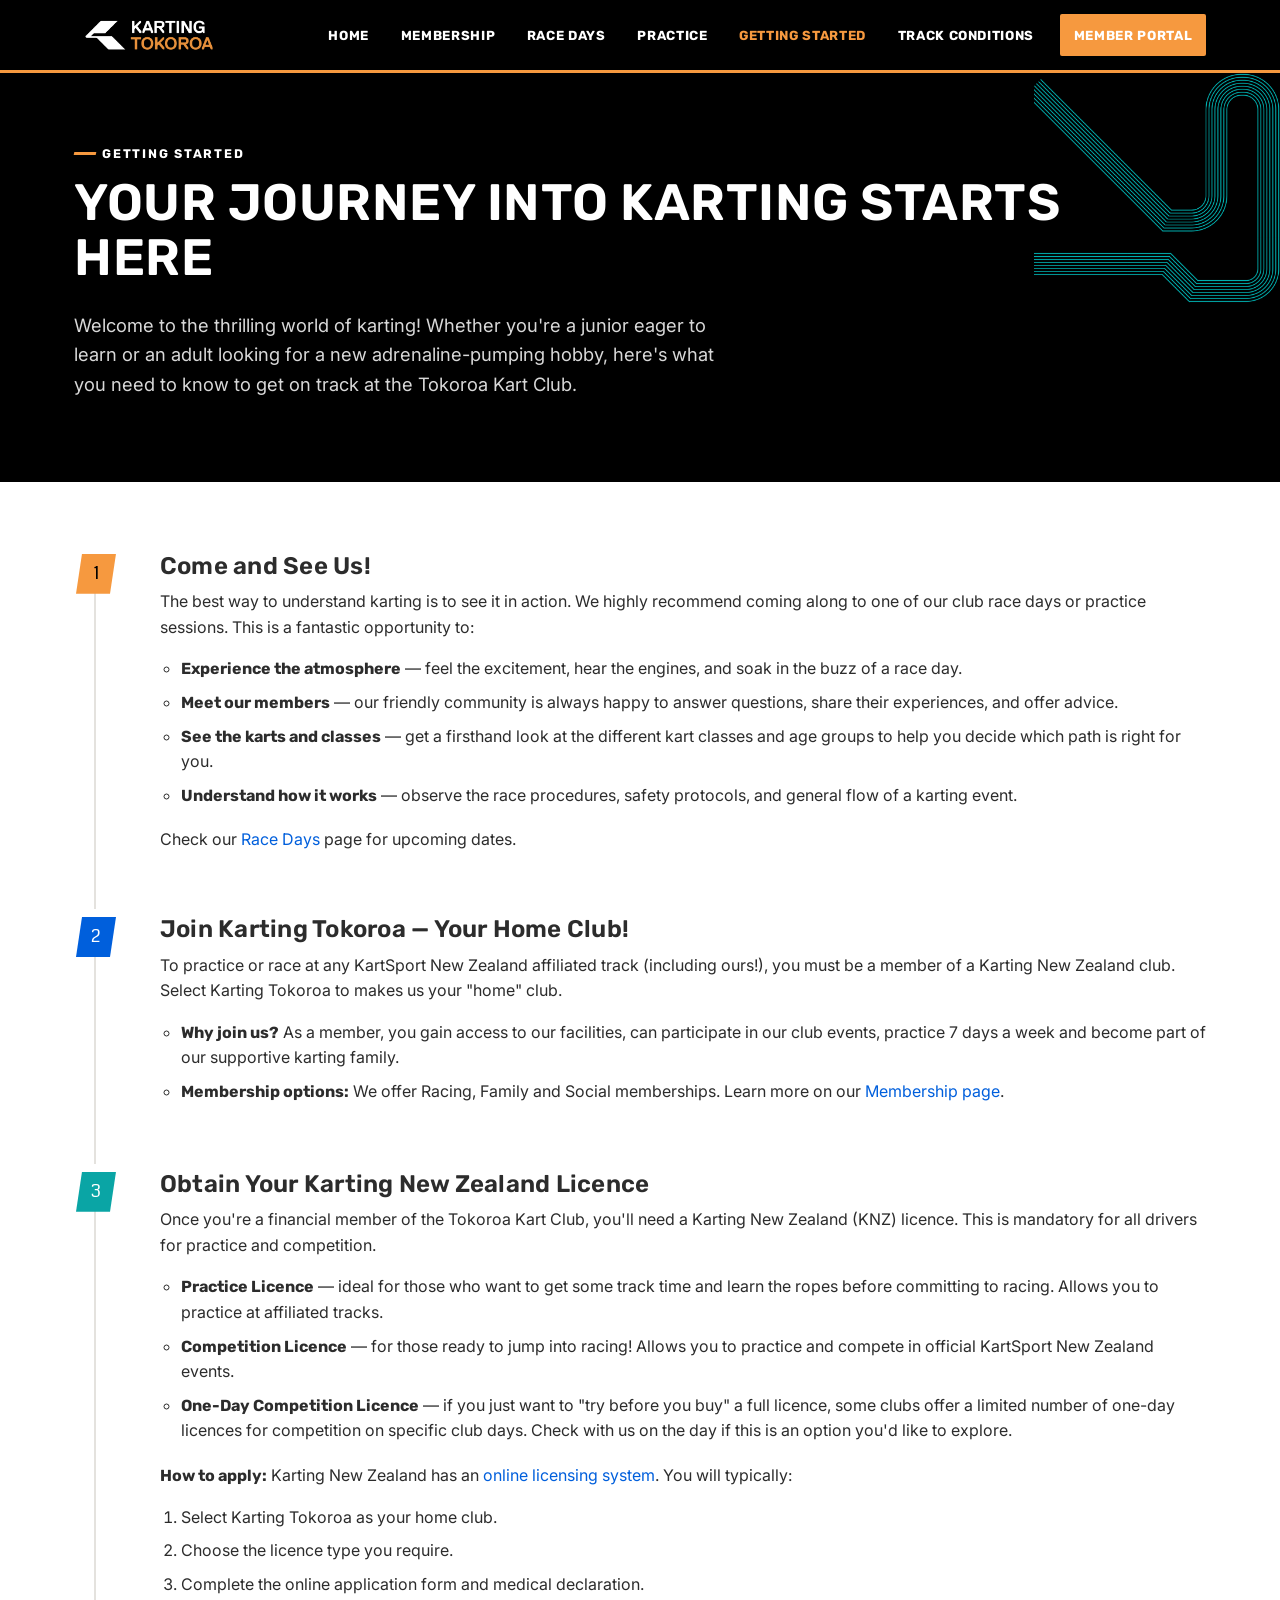
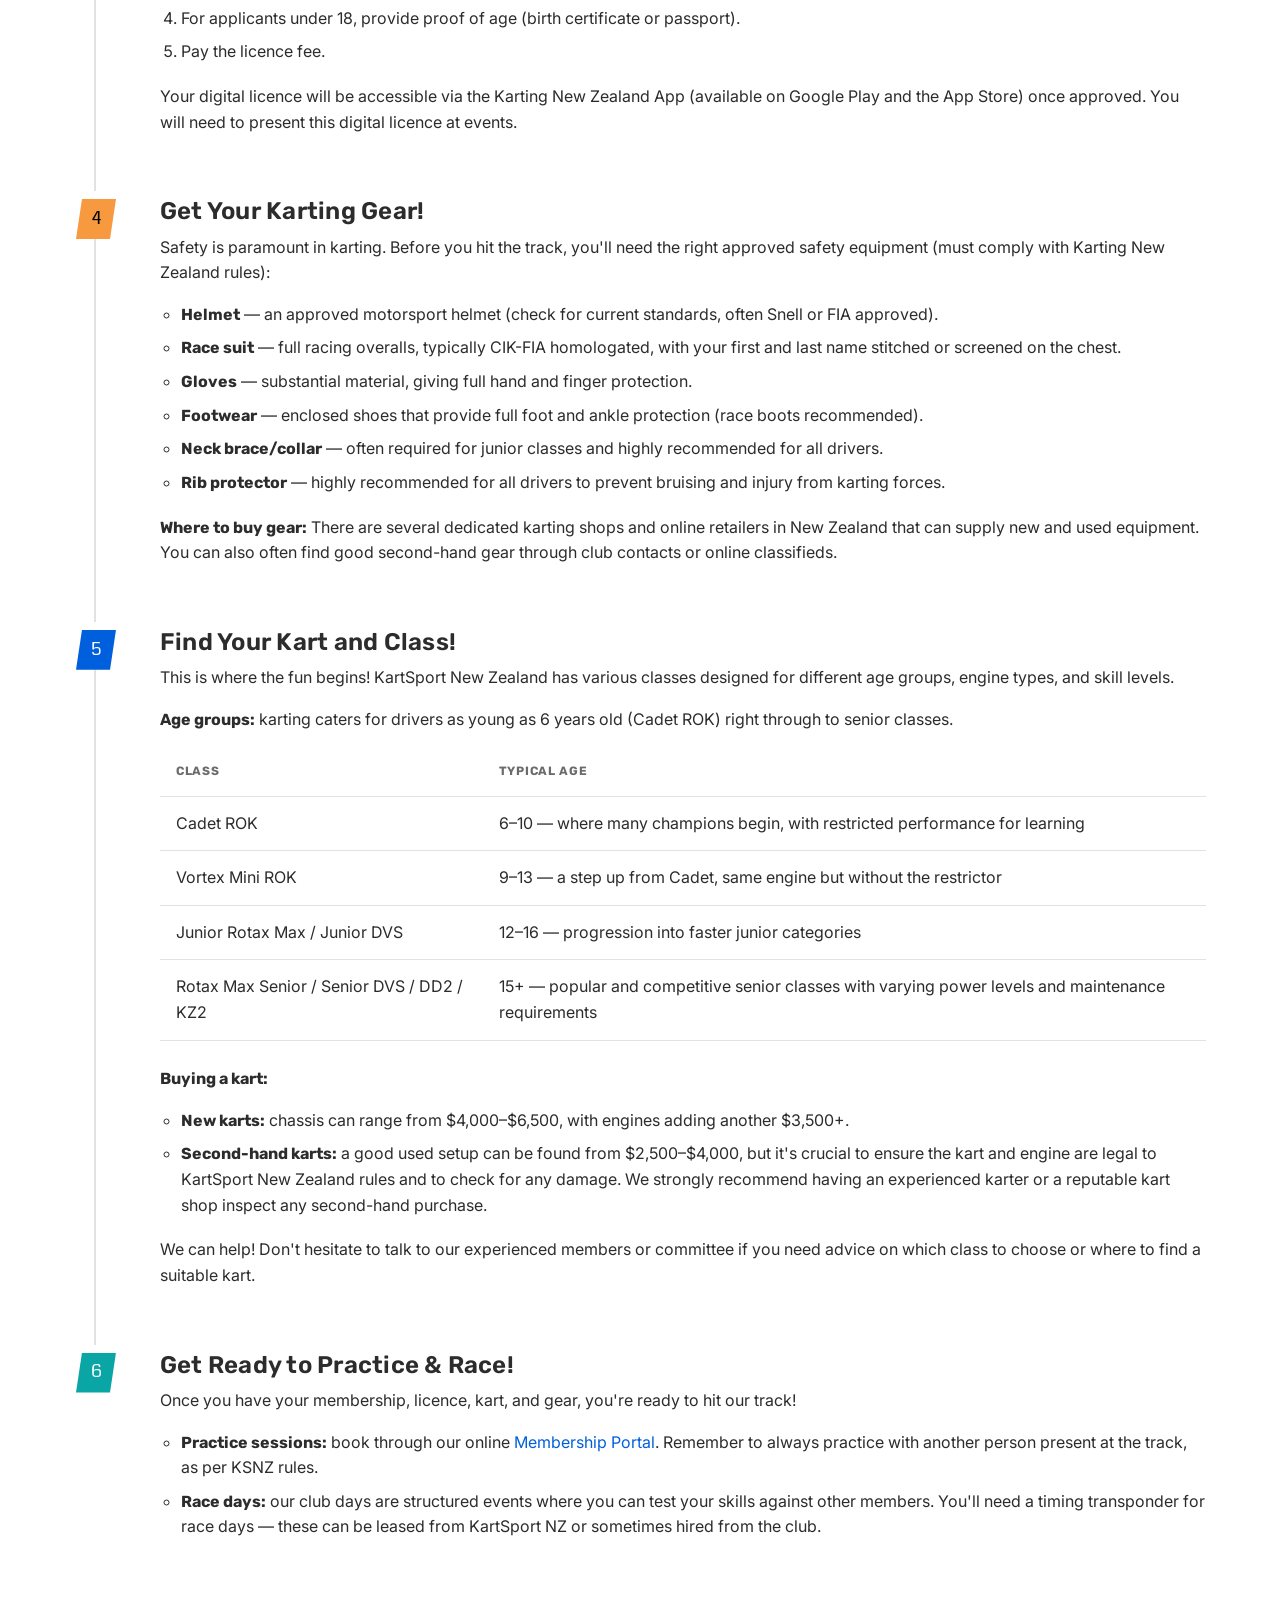
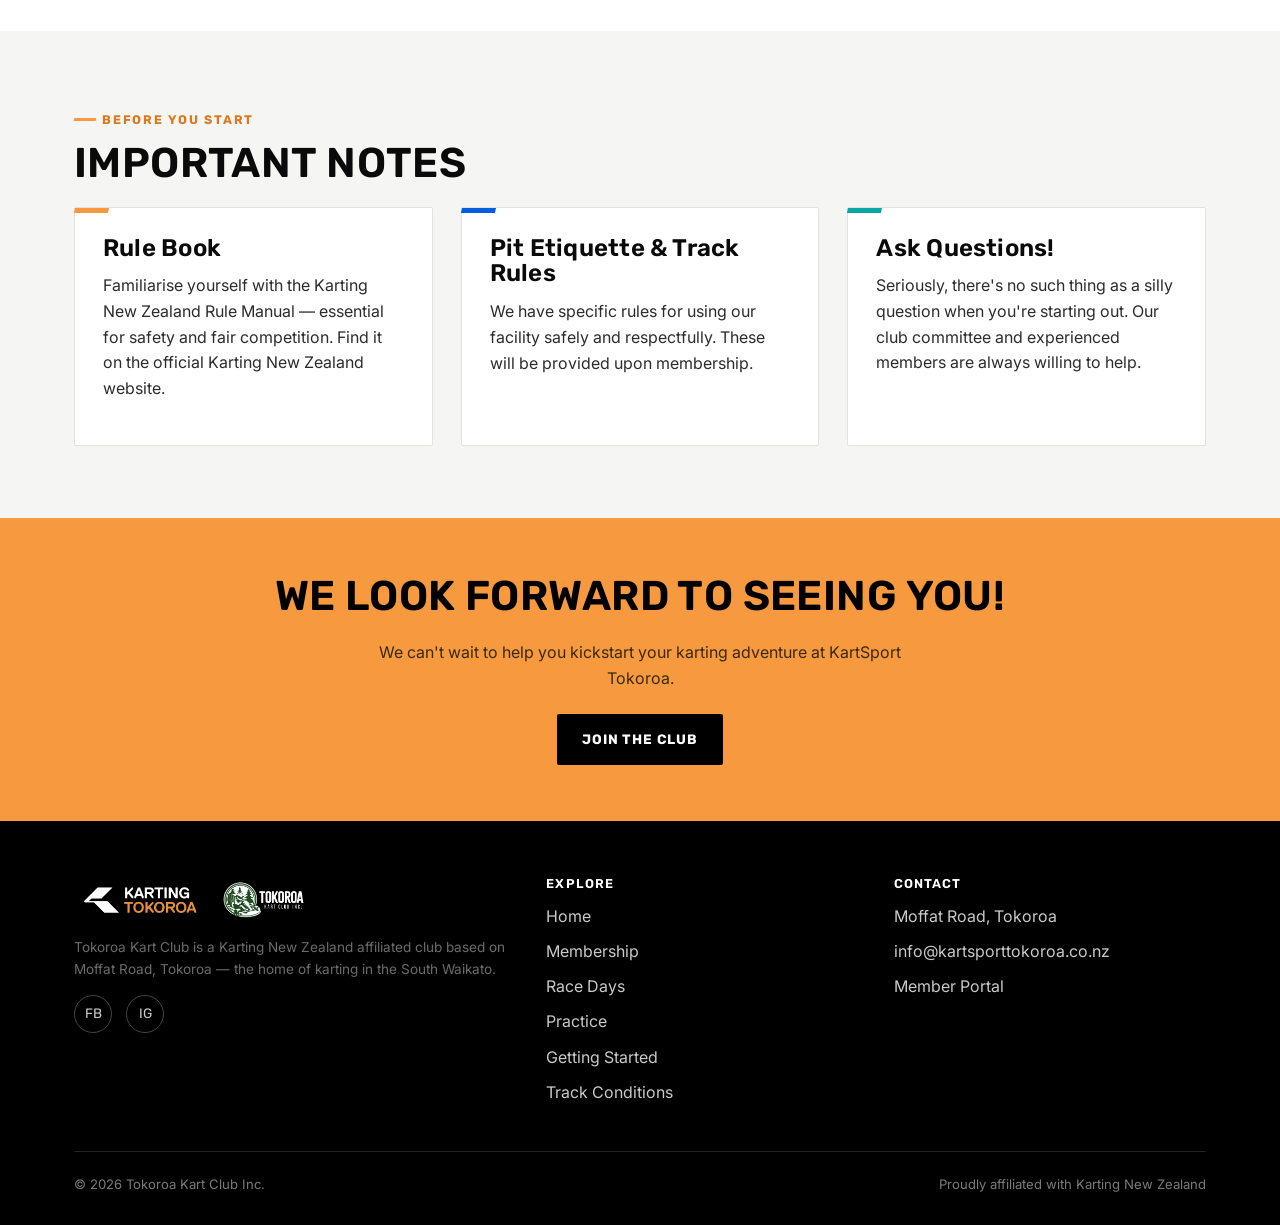
==== commit f8c130f0: "Update getting-started.html" ====
--- a/getting-started.html
+++ b/getting-started.html
@@ -61,8 +61,8 @@
         </li>
 
         <li class="step">
-          <h3>Join KartSport Tokoroa &mdash; Your Home Club!</h3>
-          <p>To practice or race at any KartSport New Zealand affiliated track (including ours!), you must be a member of a KartSport club. Joining the Tokoroa Kart Club makes us your "home" club.</p>
+          <h3>Join Karting Tokoroa &mdash; Your Home Club!</h3>
+          <p>To practice or race at any KartSport New Zealand affiliated track (including ours!), you must be a member of a Karting New Zealand club. Select Karting Tokoroa to makes us your "home" club.</p>
           <ul>
             <li><strong>Why join us?</strong> As a member, you gain access to our facilities, can participate in our club events, practice 7 days a week and become part of our supportive karting family.</li>
             <li><strong>Membership options:</strong> We offer Racing, Family and Social memberships. Learn more on our <a href="membership.html">Membership page</a>.</li>
@@ -71,7 +71,7 @@
 
         <li class="step">
           <h3>Obtain Your Karting New Zealand Licence</h3>
-          <p>Once you're a financial member of KartSport Tokoroa, you'll need a Karting New Zealand (KNZ) licence. This is mandatory for all drivers for practice and competition.</p>
+          <p>Once you're a financial member of the Tokoroa Kart Club, you'll need a Karting New Zealand (KNZ) licence. This is mandatory for all drivers for practice and competition.</p>
           <ul>
             <li><strong>Practice Licence</strong> — ideal for those who want to get some track time and learn the ropes before committing to racing. Allows you to practice at affiliated tracks.</li>
             <li><strong>Competition Licence</strong> — for those ready to jump into racing! Allows you to practice and compete in official KartSport New Zealand events.</li>
@@ -79,7 +79,7 @@
           </ul>
           <p><strong>How to apply:</strong> Karting New Zealand has an <a href="https://www.sporty.co.nz/viewform/365367" target="_blank" rel="noopener">online licensing system</a>. You will typically:</p>
           <ol>
-            <li>Select KartSport Tokoroa as your home club.</li>
+            <li>Select Karting Tokoroa as your home club.</li>
             <li>Choose the licence type you require.</li>
             <li>Complete the online application form and medical declaration.</li>
             <li>For applicants under 18, provide proof of age (birth certificate or passport).</li>
@@ -175,7 +175,7 @@
           <img src="assets/logo/logo-white-colour.png" alt="Tokoroa Kart Club logo">
           <img src="assets/logo/tokoroa-kart-club-inc-logo.png" alt="Tokoroa Kart Club Inc. crest logo" class="club-inc-logo">
         </a>
-        <p class="small">KartSport Tokoroa is a Karting New Zealand affiliated club based on Moffat Road, Tokoroa — the home of karting in the South Waikato.</p>
+        <p class="small">Tokoroa Kart Club is a Karting New Zealand affiliated club based on Moffat Road, Tokoroa — the home of karting in the South Waikato.</p>
         <div class="social-row">
           <a href="https://www.facebook.com/profile.php?id=100057629170477" target="_blank" rel="noopener" aria-label="Facebook">FB</a>
           <a href="https://instagram.com/kartsporttokoroa" target="_blank" rel="noopener" aria-label="Instagram">IG</a>
